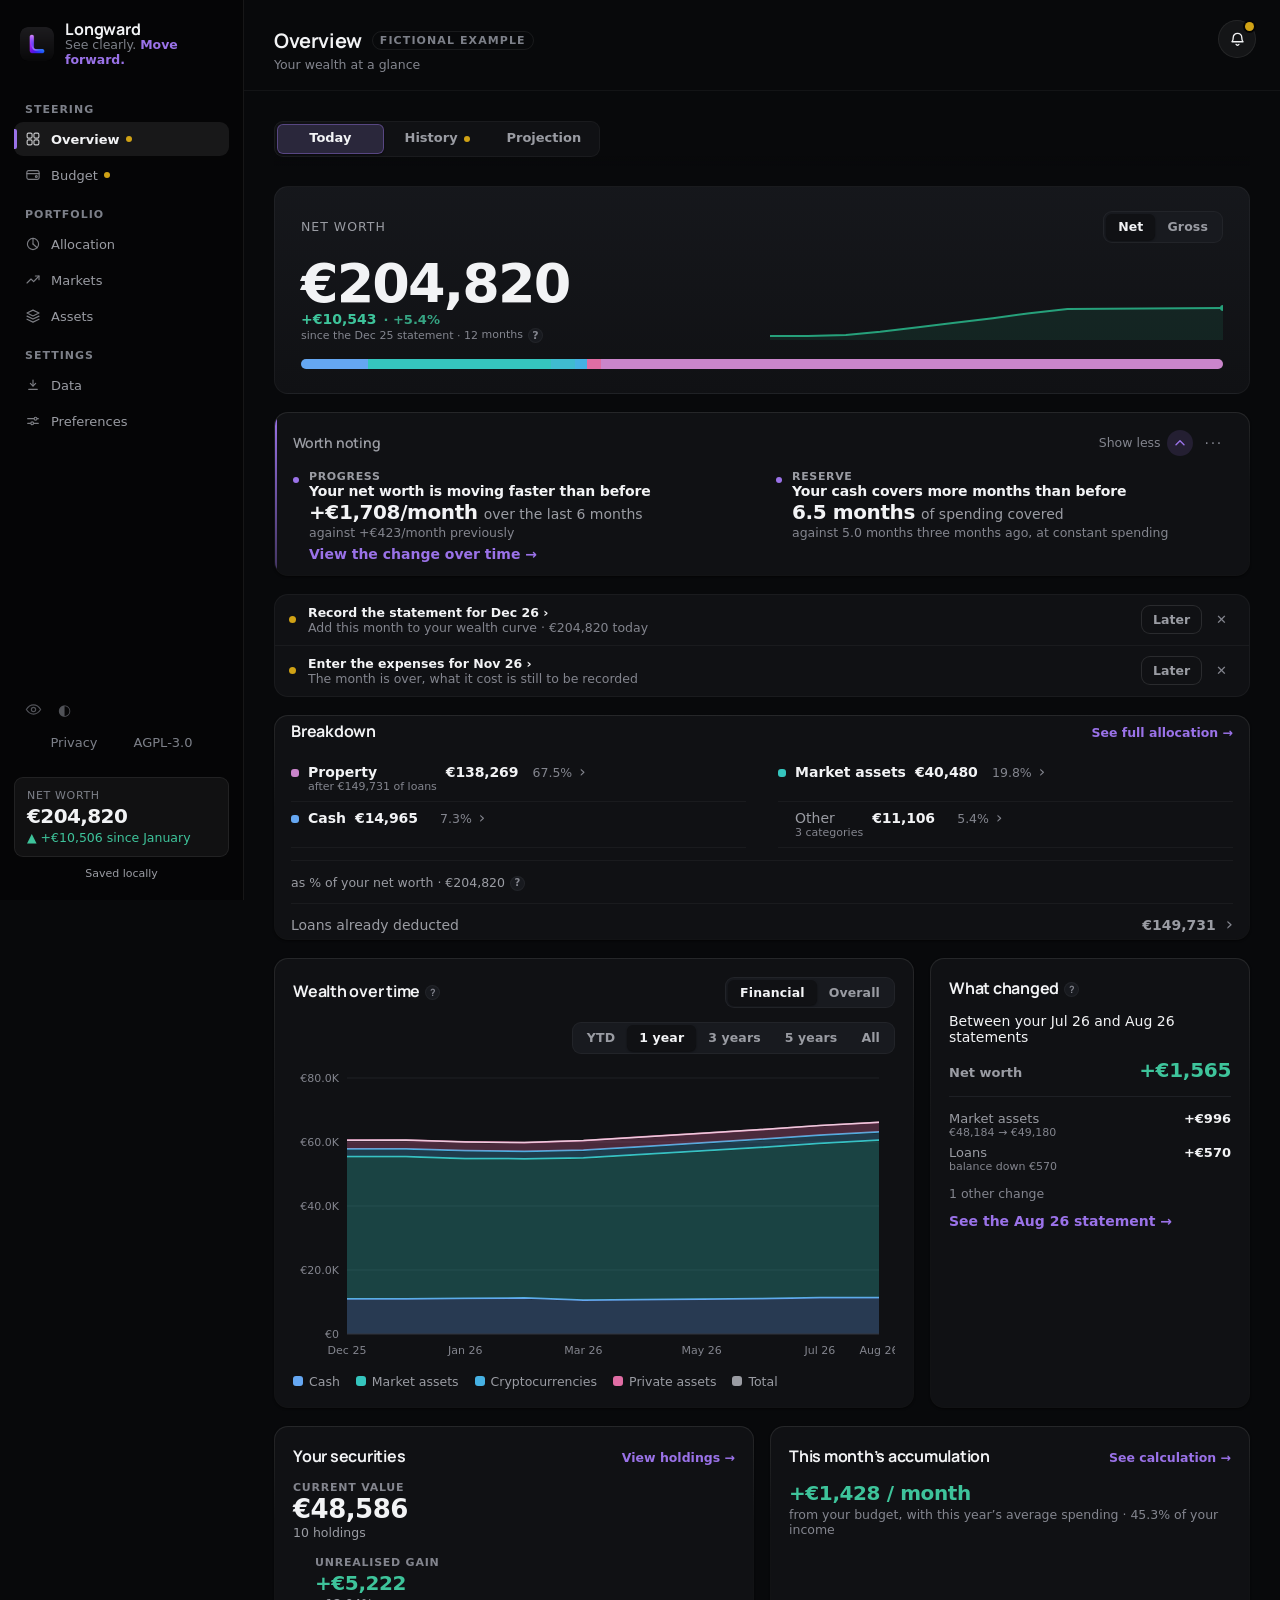
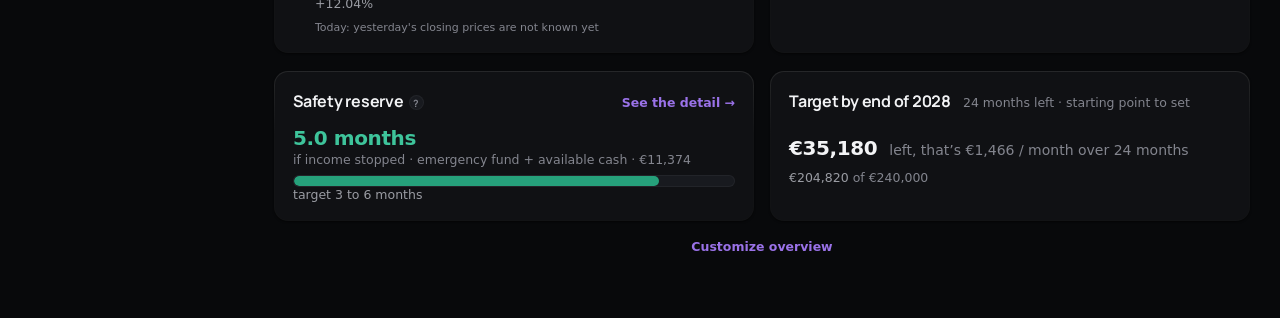
==== index.html @ 962c6dab "Rendering, forms, startup and modules: comments in the present tense Comments in the last app parts," ====
<!DOCTYPE html>
<html lang="en" data-theme="dark">
<head>
<meta charset="utf-8">
<!-- Pas de `user-scalable=no` : le zoom qui gene sur iOS est le recadrage
     automatique d'un champ sous 16px, qui ne se defait jamais. Il se corrige
     dans la feuille de style. Un pincement volontaire, lui, se defait en
     pincant : l'interdire est l'anti-motif que Safari refuse depuis iOS 10. -->
<meta name="viewport" content="width=device-width, initial-scale=1, viewport-fit=cover">
<meta name="format-detection" content="telephone=no,date=no,address=no">
<title>Longward</title>
<!-- La description que Google affiche sous le lien. `og:description` ne lui
     suffit pas : les reseaux sociaux lisent l'une, un moteur lit l'autre, et
     sans celle-ci il compose l'extrait avec ce qu'il trouve dans la page — sur
     une application rendue en JavaScript, il ne trouve presque rien. -->
<meta name="description" content="Longward, a personal wealth dashboard: accounts, markets, allocation, budget and projection. Zero dependencies, no build step, 1,900+ tests.">
<meta name="author" content="Longward">
<meta name="google-site-verification" content="rctWphw3ZS93KFxrhuKJHalCdEqOY7g8SmfAVgTsvcM" />
<script type="application/ld+json">
{
  "@context": "https://schema.org",
  "@type": "SoftwareApplication",
  "name": "Longward",
  "applicationCategory": "FinanceApplication",
  "operatingSystem": "Web",
  "url": "https://longward-demo.pages.dev/",
  "description": "A personal wealth dashboard: accounts, markets, allocation, budget and projection.",
  "license": "https://www.gnu.org/licenses/agpl-3.0.html",
  "author": { "@type": "Organization", "name": "Longward" },
  "offers": { "@type": "Offer", "price": "0", "priceCurrency": "EUR" }
}
</script>
<meta property="og:type" content="website">
<meta property="og:title" content="Longward, a personal wealth dashboard">
<meta property="og:description" content="Accounts, markets, allocation, budget, projection. Zero dependencies, no build step, 1,900+ tests. Live demo with fictional data.">
<meta property="og:url" content="https://longward-demo.pages.dev/">
<meta property="og:image" content="https://longward-demo.pages.dev/docs/desktop-overview.png">
<meta name="twitter:card" content="summary_large_image">
<meta name="mobile-web-app-capable" content="yes">
<meta name="apple-mobile-web-app-capable" content="yes">
<meta name="apple-mobile-web-app-status-bar-style" content="black-translucent">
<meta name="apple-mobile-web-app-title" content="Longward">
<meta name="theme-color" media="(prefers-color-scheme: light)" content="#f7f9fb">
<meta name="theme-color" media="(prefers-color-scheme: dark)" content="#0e1116">
<meta name="theme-color" content="#0e1116">
<link rel="manifest" href="/manifest.webmanifest">
<link rel="apple-touch-icon" href="/apple-touch-icon.png?v=2026-10-11h-demo">
<!-- Prechargement de la police des titres : sans lui, le navigateur ne la
     decouvre qu'apres analyse de styles.css et le nom bascule sous les yeux.
     `crossorigin` est obligatoire meme en meme origine — une police se
     recupere toujours en mode CORS. Aucune balise de version ici : cet URL
     doit coincider a l'octet pres avec l'url() de l'@font-face, sinon le
     fichier est telecharge deux fois. -->
<link rel="preload" href="assets/manrope-latin.woff2" as="font" type="font/woff2" crossorigin>
<link rel="stylesheet" href="assets/styles-01-socle.css?v=2026-10-11h-demo">
<link rel="stylesheet" href="assets/styles-02-barre-progression-objectif.css?v=2026-10-11h-demo">
<link rel="stylesheet" href="assets/styles-03-vue-tableau-graphiques.css?v=2026-10-11h-demo">
<link rel="stylesheet" href="assets/styles-04-telephone-menu-passe.css?v=2026-10-11h-demo">
<link rel="icon" href="/icon-192.png?v=2026-10-11h-demo" type="image/png">
</head>
<body>

<div class="lancement" id="lancement" aria-hidden="true">
  <div class="lancement-marque">
    <img src="/icon-192.png?v=2026-10-11h-demo" alt="" width="72" height="72">
    <span>Longward</span>

    <em class="lancement-slogan"><span data-i18n="Vois juste.">See clearly.</span> <b data-i18n="Avance.">Move forward.</b></em>
  </div>
</div>

<aside class="sidebar">
  <button class="burger" id="burger" type="button" aria-label="Ouvrir le menu"
          aria-expanded="false" aria-controls="nav"><span></span></button>

  <button class="retour" id="btnRetour" type="button" hidden aria-label="Retour">
    <svg viewBox="0 0 24 24" aria-hidden="true"><polyline points="14.5,5.5 8,12 14.5,18.5"/></svg>
  </button>

  <a class="brand" href="#/overview" title="Retour à la vue d'ensemble">
    <img class="brand-mark" src="/icon-192.png?v=2026-10-11h-demo" alt="" width="34" height="34">
    <div class="brand-text">
      <strong>Longward</strong>
      
      <span class="brand-sous"><span data-i18n="Vois juste.">See clearly.</span> <b data-i18n="Avance.">Move forward.</b></span>
      <span class="brand-vue" id="brandView"></span>
      <span class="etiquette-demo etiquette-tel" hidden data-i18n="Exemple fictif">Fictional example</span>
    </div>
  </a>

  <div class="entete-actions">
    
    <button class="btn-rond btn-oeil-entete" id="btnMasqueEntete" type="button"
            data-action="toggle-masque" aria-pressed="false"
            aria-label="Masquer les montants" title="Masquer les montants (touche h)">
      <svg viewBox="0 0 24 24" aria-hidden="true" focusable="false">
        <path class="o-contour" d="M1.9 12S5.9 5.6 12 5.6 22.1 12 22.1 12 18.1 18.4 12 18.4 1.9 12 1.9 12Z"/>
        <circle class="o-pupille" cx="12" cy="12" r="3"/>
        <line class="o-barre" x1="4.5" y1="19.5" x2="19.5" y2="4.5"/>
      </svg>
    </button>
    <button class="btn-rond" id="btnCloche" type="button" data-action="notifications"
            aria-label="Ce qui demande ton attention">
      <svg viewBox="0 0 24 24" aria-hidden="true"><path d="M12 4.2a5.4 5.4 0 0 0-5.4 5.4c0 4-1.6 5.2-1.6 5.2h14s-1.6-1.2-1.6-5.2A5.4 5.4 0 0 0 12 4.2Z"/><path d="M10.2 18.1a2 2 0 0 0 3.6 0"/></svg>
      <i class="pastille-ronde" id="pastilleCloche" hidden></i>
    </button>
    <button class="btn-rond" id="btnProfil" type="button" aria-expanded="false" aria-controls="nav"
            aria-label="Ouvrir le menu">
      <svg viewBox="0 0 24 24" aria-hidden="true"><circle cx="12" cy="9.2" r="3.4"/><path d="M5.4 19.2a6.8 6.8 0 0 1 13.2 0"/></svg>
    </button>

    <!-- Le panneau des notifications vit ici et non dans `#view`, qui se reecrit a
     chaque rendu : il serait ferme par le premier changement de page. -->
    <div class="popover-notifs" id="panneauNotifs" hidden role="dialog"
         aria-label="Ce qui demande ton attention"></div>
  </div>

  <nav class="nav" id="nav">
    
    <div class="nav-tete">
      <img class="brand-mark" src="/icon-192.png?v=2026-10-11h-demo" alt="" width="38" height="38">
      <div class="nav-tete-txt">
        <span class="sb-label" data-i18n="nav.networth">Net worth</span>
        <strong id="navNetWorth" class="val-masquable" role="button" tabindex="0"
                data-action="toggle-masque" title="Masquer les montants"></strong>
        <span class="sb-delta" id="navDelta"></span>
      </div>
    </div>

    
    <span class="nav-groupe" data-i18n="nav.group.tracking">Steering</span>
    <a href="#/overview"   data-view="overview"><svg class="ic" viewBox="0 0 24 24" aria-hidden="true"><rect x="3.2" y="3.2" width="7.4" height="7.4" rx="2"/><rect x="13.4" y="3.2" width="7.4" height="7.4" rx="2"/><rect x="3.2" y="13.4" width="7.4" height="7.4" rx="2"/><rect x="13.4" y="13.4" width="7.4" height="7.4" rx="2"/></svg><span data-i18n="nav.overview">Overview</span><span class="badge" id="badgeOverview" hidden>✎</span></a>
    <a href="#/budget"     data-view="budget"><svg class="ic" viewBox="0 0 24 24" aria-hidden="true"><rect x="2.8" y="5.5" width="18.4" height="13" rx="2.6"/><path d="M2.8 10h18.4"/><circle cx="17" cy="14.2" r="1.4"/></svg><span data-i18n="nav.budget">Budget</span><span class="badge" id="badgeBudget" hidden>✎</span></a>

    
    <span class="nav-groupe" data-i18n="nav.group.portfolio">Portfolio</span>
    <a href="#/allocation" data-view="allocation"><svg class="ic" viewBox="0 0 24 24" aria-hidden="true"><circle cx="12" cy="12" r="8.4"/><path d="M12 12V3.6"/><path d="M12 12l6.2 5.6"/></svg><span data-i18n="nav.allocation">Allocation</span></a>
    <a href="#/positions"  data-view="positions"><svg class="ic" viewBox="0 0 24 24" aria-hidden="true"><polyline points="3,16.5 9,10.5 13,14.5 21,6"/><polyline points="15.5,6 21,6 21,11.5"/></svg><span data-i18n="nav.positions">Markets</span></a>
    <a href="#/accounts"   data-view="accounts"><svg class="ic" viewBox="0 0 24 24" aria-hidden="true"><path d="M12 3.2 21 7.6l-9 4.4-9-4.4Z"/><path d="M3 12.2l9 4.4 9-4.4"/><path d="M3 16.8l9 4.4 9-4.4"/></svg><span data-i18n="nav.accounts">Assets</span></a>

    <span class="nav-groupe" data-i18n="nav.group.settings">Settings</span>
    <a href="#/data"       data-view="data"><svg class="ic" viewBox="0 0 24 24" aria-hidden="true"><path d="M12 4.5v9"/><polyline points="8,9.5 12,13.5 16,9.5"/><path d="M5.5 18.5h13"/></svg><span data-i18n="nav.data">Data</span></a>
    <a href="#/settings"   data-view="settings"><svg class="ic" viewBox="0 0 24 24" aria-hidden="true"><path d="M4 8.5h9.2"/><path d="M18.4 8.5H20"/><circle cx="15.8" cy="8.5" r="2.1"/><path d="M4 15.5h4.2"/><path d="M13.4 15.5H20"/><circle cx="10.8" cy="15.5" r="2.1"/></svg><span data-i18n="nav.settings">Preferences</span></a>
    <a href="#/profil"     data-view="profil"><svg class="ic" viewBox="0 0 24 24" aria-hidden="true"><circle cx="12" cy="8.2" r="3.6"/><path d="M4.8 19.8c0-3.5 3.2-5.6 7.2-5.6s7.2 2.1 7.2 5.6"/></svg><span data-i18n="nav.profil">Account</span></a>

    <div class="nav-outils">
      <button class="btn-oeil" id="btnMasque" type="button" data-action="toggle-masque"
              title="Masquer les montants" aria-pressed="false" aria-label="Masquer les montants">
        <svg viewBox="0 0 24 24" aria-hidden="true" focusable="false">
          <path class="o-contour" d="M1.9 12S5.9 5.6 12 5.6 22.1 12 22.1 12 18.1 18.4 12 18.4 1.9 12 1.9 12Z"/>
          <circle class="o-pupille" cx="12" cy="12" r="3"/>
          <line class="o-barre" x1="4.5" y1="19.5" x2="19.5" y2="4.5"/>
        </svg>
      </button>
      <button class="btn-oeil" id="themeToggle" type="button" title="Basculer clair / sombre"
              aria-label="Basculer le thème clair ou sombre"><span class="ic">◐</span></button>
    </div>
    <div class="compte-liens">
      <a href="/privacy" data-i18n="account.privacy">Privacy</a>
      <a href="/LICENSE" data-i18n="account.licence">AGPL-3.0</a>
      <a href="/api/logout" id="btnLogout" data-i18n="account.signout">Sign out</a>
    </div>
  </nav>

  <div class="sidebar-foot">
    <div class="sb-net">
      <span class="sb-label" data-i18n="nav.networth">Net worth</span>
      <strong id="sbNetWorth" class="val-masquable" role="button" tabindex="0"
              data-action="toggle-masque" title="Masquer les montants (touche h)"></strong>
      <span class="sb-delta" id="sbDelta"></span>
    </div>
    <span class="saved" id="savedFlag" data-i18n="Sauvegardé localement">Saved locally</span>
  </div>
</aside>

<main class="main">
  <header class="topbar">
    <div>
      <h1 id="viewTitle">Aperçu</h1>
      <span class="etiquette-demo etiquette-titre" hidden data-i18n="Exemple fictif">Fictional example</span>
      <p class="sub" id="viewSub">Photo instantanée de ton patrimoine</p>
    </div>
  </header>

  <div class="bandeau-demo" id="bandeauDemo" hidden><b data-i18n="demo.badge">Fictional demo data</b> · <button type="button" class="lien-nu" data-action="quitter-demo" data-i18n="demo.quitter">Leave the example</button></div>
  <div class="bandeau-demo" id="bandeauGraine" hidden><span data-i18n="demo.graine">A new version of the demo data is available.</span> · <button type="button" class="lien-nu" data-action="recharger-demo" data-i18n="demo.recharger">Reload the demo</button></div>

  <div id="view" class="view"></div>
</main>

<div class="nav-backdrop" id="navBackdrop" hidden></div>

<nav class="tabbar" id="tabbar" aria-label="Navigation principale">
  <a href="#/overview" data-view="overview">
    <svg viewBox="0 0 24 24" aria-hidden="true"><rect x="3.2" y="3.2" width="7.4" height="7.4" rx="2"/><rect x="13.4" y="3.2" width="7.4" height="7.4" rx="2"/><rect x="3.2" y="13.4" width="7.4" height="7.4" rx="2"/><rect x="13.4" y="13.4" width="7.4" height="7.4" rx="2"/></svg>
    <span data-i18n="Aperçu">Overview</span>
    <i class="tab-pastille" id="tabBadgeOverview" hidden></i>
  </a>
  <a href="#/budget" data-view="budget">
    <svg viewBox="0 0 24 24" aria-hidden="true"><rect x="2.8" y="5.5" width="18.4" height="13" rx="2.6"/><path d="M2.8 10h18.4"/><circle cx="17" cy="14.2" r="1.4"/></svg>
    <span data-i18n="nav.budget">Budget</span>
    <i class="tab-pastille" id="tabBadgeBudget" hidden></i>
  </a>
  <a href="#/allocation" data-view="allocation">
    <svg viewBox="0 0 24 24" aria-hidden="true"><circle cx="12" cy="12" r="8.4"/><path d="M12 12V3.6"/><path d="M12 12l6.2 5.6"/></svg>
    <span data-i18n="nav.allocation">Allocation</span>
  </a>
  <a href="#/positions" data-view="positions">
    <svg viewBox="0 0 24 24" aria-hidden="true"><polyline points="3,16.5 9,10.5 13,14.5 21,6"/><polyline points="15.5,6 21,6 21,11.5"/></svg>
    <span data-i18n="nav.positions">Markets</span>
  </a>
  
  <a href="#/accounts" data-view="accounts">
    <svg viewBox="0 0 24 24" aria-hidden="true"><path d="M12 3.2 21 7.6l-9 4.4-9-4.4Z"/><path d="M3 12.2l9 4.4 9-4.4"/><path d="M3 16.8l9 4.4 9-4.4"/></svg>
    <span data-i18n="nav.accounts">Assets</span>
  </a>
</nav>

<div class="modal" id="modal" hidden role="dialog" aria-modal="true" aria-labelledby="modalTitle">
  <div class="modal-panel">
    <header class="modal-head">
      <div>
        <h2 id="modalTitle"></h2>
        <p class="modal-sub" id="modalSub"></p>
      </div>
      <button class="btn icon" id="modalClose" type="button" aria-label="Fermer">✕</button>
    </header>
    <div class="modal-body" id="modalBody"></div>
    <footer class="modal-foot" id="modalFoot"></footer>
  </div>
</div>
<div class="modal" id="confirm" hidden role="alertdialog" aria-modal="true" aria-labelledby="confirmTitle">
  <div class="modal-panel confirm-panel">
    <header class="modal-head"><h2 id="confirmTitle"></h2></header>
    <div class="modal-body"><p id="confirmMsg"></p></div>
    <footer class="modal-foot">
      <button class="btn ghost" id="confirmNo" type="button">Annuler</button>
      <button class="btn" id="confirmYes" type="button">Confirmer</button>
    </footer>
  </div>
</div>

<div class="modal" id="fete" hidden role="dialog" aria-modal="true" aria-labelledby="feteTitre" aria-describedby="feteTexte">
  <div class="modal-panel fete-panel">
    <p class="fete-surtitre" id="feteTitre"></p>
    <p class="fete-montant" id="feteMontant"></p>
    <p class="fete-texte" id="feteTexte"></p>
    <p class="fete-ecart" id="feteEcart"></p>
    <button class="btn" id="feteOk" type="button">Continuer</button>
  </div>
</div>

<div class="toast" id="toast" hidden></div>

<script src="assets/parties.js?v=2026-10-11h-demo"></script>
<script src="assets/i18n-1-socle.js?v=2026-10-11h-demo"></script>
<script src="assets/i18n-2-anglais.js?v=2026-10-11h-demo"></script>
<script src="assets/i18n-3-anglais-fin.js?v=2026-10-11h-demo"></script>
<script src="assets/seed-budget.js?v=2026-10-11h-demo"></script>
<script src="assets/seed.js?v=2026-10-11h-demo"></script>
<script src="assets/store-01-socle.js?v=2026-10-11h-demo"></script>
<script src="assets/store-02-bases-calcul-nommees.js?v=2026-10-11h-demo"></script>
<script src="assets/store-03-calculs-1.js?v=2026-10-11h-demo"></script>
<script src="assets/store-04-calculs-2.js?v=2026-10-11h-demo"></script>
<script src="assets/store-05-analyses.js?v=2026-10-11h-demo"></script>
<script src="assets/store-06-controles-coherence.js?v=2026-10-11h-demo"></script>
<script src="assets/store-07-societes.js?v=2026-10-11h-demo"></script>
<script src="assets/store-08-import.js?v=2026-10-11h-demo"></script>
<script src="assets/insights.js?v=2026-10-11h-demo"></script>
<script src="assets/charts.js?v=2026-10-11h-demo"></script>
<script src="assets/xlsx.js?v=2026-10-11h-demo"></script>
<script src="assets/quotes.js?v=2026-10-11h-demo"></script>
<script src="assets/cloudsync.js?v=2026-10-11h-demo"></script>
<script src="assets/app-01-socle.js?v=2026-10-11h-demo"></script>
<script src="assets/app-02-vue-ensemble.js?v=2026-10-11h-demo"></script>
<script src="assets/app-03-positions.js?v=2026-10-11h-demo"></script>
<script src="assets/app-04-cours-automatiques.js?v=2026-10-11h-demo"></script>
<script src="assets/app-05-avoirs-comptes-portefeuilles.js?v=2026-10-11h-demo"></script>
<script src="assets/app-06-fiche-compte-page.js?v=2026-10-11h-demo"></script>
<script src="assets/app-07-budget-depenses.js?v=2026-10-11h-demo"></script>
<script src="assets/app-08-actions-apercu.js?v=2026-10-11h-demo"></script>
<script src="assets/app-08-actions-marches.js?v=2026-10-11h-demo"></script>
<script src="assets/app-08-actions-allocation.js?v=2026-10-11h-demo"></script>
<script src="assets/app-08-actions-comptes.js?v=2026-10-11h-demo"></script>
<script src="assets/app-08-actions-budget.js?v=2026-10-11h-demo"></script>
<script src="assets/app-08-actions-donnees.js?v=2026-10-11h-demo"></script>
<script src="assets/app-09-rendu.js?v=2026-10-11h-demo"></script>
<script src="assets/app-10-formulaire-generique.js?v=2026-10-11h-demo"></script>
<script src="assets/app-10-import-tableau.js?v=2026-10-11h-demo"></script>
<script src="assets/app-11-fenetre-apercu.js?v=2026-10-11h-demo"></script>
</body>
</html>
---- assets/styles-04-telephone-menu-passe.css ----
/*! Longward — personal wealth dashboard
 *  Copyright (C) 2026 Longward
 *  Licensed under the GNU Affero General Public License, version 3 or later.
 *  Source: https://github.com/pierrelouis-fetet/Longward-demo
 *  Distributed WITHOUT ANY WARRANTY. See the LICENSE file for the full terms.
 */
.entete-actions { display: flex; align-items: center; gap: 8px; position: relative; }
.btn-rond {
  width: 38px; height: 38px; flex: none; padding: 0;
  display: grid; place-items: center; position: relative;
  border-radius: var(--radius-pill); cursor: pointer;
  border: 1px solid var(--sidebar-border); background: var(--sidebar-hover);
  color: var(--sidebar-ink);
  transition: background .15s, transform .12s;
}
.btn-rond:active { transform: scale(.94); }
.btn-rond svg {
  width: 19px; height: 19px;
  fill: none; stroke: currentColor; stroke-width: 1.7;
  stroke-linecap: round; stroke-linejoin: round;
}
.btn-rond[aria-expanded="true"] { background: var(--sidebar-actif, var(--sidebar-border)); }
.btn-rond:focus-visible { outline: 2px solid var(--accent); outline-offset: 2px; }

.pastille-ronde {
  position: absolute; top: 1px; right: 1px;
  width: 9px; height: 9px; border-radius: var(--radius-pill);
  background: var(--warning);
  box-shadow: 0 0 0 2px var(--sidebar);
}

.popover-notifs {
  position: absolute; top: calc(100% + 10px); right: 0; z-index: 70;
  width: min(330px, calc(100vw - 24px));
  max-height: min(60vh, 420px); overflow-y: auto; overscroll-behavior: contain;
  background: var(--surface-1); color: var(--text-primary);
  border: 1px solid var(--border-strong); border-radius: var(--radius);
  box-shadow: var(--ombre-fenetre);
  padding: 6px;
  transform-origin: top right;
  animation: notifs-entree .16s cubic-bezier(.2, 1, .3, 1);
}
.popover-notifs[hidden] { display: none; }
@keyframes notifs-entree {
  from { opacity: 0; transform: scale(.94) translateY(-6px); }
  to   { opacity: 1; transform: none; }
}
@media (prefers-reduced-motion: reduce) {
  .popover-notifs { animation: none; }
}

.notif-tete {
  display: flex; align-items: baseline; justify-content: space-between; gap: 8px;
  padding: 6px 8px 8px;
}
.notif-tete b { font-size: var(--font-md); }
.notif-tete span { font-size: var(--font-sm); color: var(--muted); margin-left: auto; }
.notif-reglages { flex: none; padding: 2px 4px; }
/* `fill` et `stroke` viennent de l'attribut du SVG : trois points pleins, pas
   trois anneaux. La regle generale des icones au trait ne s'applique donc pas
   ici, et c'est voulu. */
.notif-reglages svg { width: 16px; height: 16px; display: block; }

.notif-ligne {
  display: flex; align-items: flex-start; gap: 2px; border-radius: var(--radius-sm);
}
@media (hover: hover) { .notif-ligne:hover { background: var(--surface-2); } }
.notif-ligne + .notif-ligne { border-top: 1px solid var(--border); border-radius: 0; }
.notif-corps {
  display: flex; gap: 9px; flex: 1; min-width: 0; text-align: left;
  padding: 9px 4px 9px 8px; border: none; background: none; border-radius: var(--radius-sm);
  font: inherit; color: inherit; cursor: pointer;
}
.notif-x { margin: 6px 5px 0 0; flex: none; }
.notif-oui { margin: 6px 6px 0 0; flex: none; white-space: nowrap; }
@media (hover: hover) {
  .notif-x { opacity: 0; }
  .notif-ligne:hover .notif-x, .notif-x:focus-visible { opacity: 1; }
}
.notif-ic { flex: none; width: 16px; font-size: 13px; line-height: 1.5; }
.notif-ligne.n-action .notif-ic { color: var(--warning); }
.notif-ligne.n-error  .notif-ic { color: var(--critical); }
.notif-ligne.n-warn   .notif-ic { color: var(--serious); }
.notif-ligne.n-info   .notif-ic { color: var(--muted); }
.notif-txt { min-width: 0; }
.notif-txt b { display: block; font-size: var(--font-md); font-weight: 600; }
.notif-txt span { font-size: var(--font-sm); color: var(--text-secondary); }
.notif-vide { padding: 16px 10px 18px; text-align: center; color: var(--muted); font-size: var(--font-md); }

.notif-fermer {
  display: block; width: 100%; padding: 5px 0 3px; margin-top: 2px;
  border: none; background: none; cursor: pointer;
  border-top: 1px solid var(--border);
  color: var(--muted); border-radius: 0 0 var(--radius-sm) var(--radius-sm);
}
@media (hover: hover) { .notif-fermer:hover { background: var(--surface-2); color: var(--text-secondary); } }
.notif-fermer svg {
  width: 20px; height: 20px; margin: 0 auto; display: block;
  fill: none; stroke: currentColor; stroke-width: 1.9;
  stroke-linecap: round; stroke-linejoin: round;
}

@media (min-width: 901px) {
  /* `position: sticky` CREE TOUJOURS UN CONTEXTE D'EMPILEMENT, meme sans
     `z-index`. Tout ce qui vit dans la barre y est donc enferme : le panneau
     des notifications avait beau demander 200, il restait sous un bandeau a 1,
     parce que la comparaison ne se fait pas entre eux mais entre leurs
     contextes -- celui de la barre valant zero. C'est elle qu'on remonte, et le
     panneau suit. Elle occupe sa propre colonne, donc rien ne passe dessous. */
  .sidebar { z-index: 100; }
  .entete-actions { position: fixed; top: 20px; right: 24px; margin: 0; }
  .entete-actions > #btnMasqueEntete,
  .entete-actions > #btnProfil { display: none; }
  /* LE PANNEAU S'OUVRE VERS L'INTERIEUR, ET HORS DU CADRE DE LA BARRE.

     Deux defauts se suivaient. Il etait ancre a droite parce qu'il descendait
     d'un en-tete colle au bord droit de l'ecran : dans la barre laterale, cette
     droite-la laisse le panneau s'etendre vers une gauche hors ecran, et les
     trois quarts disparaissaient -- 330 px ancres a 229, donc un bord gauche a
     moins cent.

     Ancre a gauche, il restait coupe net au bord de la barre. `overflow-y: auto`
     y suffit : une seule valeur d'overflow rogne les DEUX axes, et rien de plus
     large que la barre ne peut en sortir. La position fixe l'en affranchit.

     Sa hauteur vient de `--notif-haut`, posee a l'ouverture : une position fixe
     ne suit plus son bouton, et la barre peut defiler sous lui. */
  .popover-notifs {
    position: fixed;
    top: var(--notif-haut, 70px);
    right: 24px;
    left: auto;
    transform-origin: top right;
    z-index: 200;
  }
}

@media (max-width: 900px) {

  /* Le logo reste au-dessus du panneau qu'il ouvre. Le tiroir couvre tout
     l'ecran et le recouvrait : plus rien ne le refermait, puisque c'est lui le
     bouton, et le voile est sous le panneau. Ne restait que le balayage, qui
     ne s'annonce pas. Meme traitement que le burger sur tablette, pour la meme
     raison -- et `.nav` reserve deja 66 px de haut pour ce passage. */
  /* Le logo redevient un logo : c'est le bouton profil qui ouvre la feuille. La
     barre garde `flex: 1` pour que le nom de la page prenne la place et se
     tronque proprement. */
  .brand { padding: 2px 6px 2px 0; flex: 1; }

  body.sous-page .brand-mark { display: none; }
  body.sous-page .retour { display: grid; }
  .retour {
    width: 44px; height: 44px; flex: none; padding: 0; margin: 0 0 0 -5px;
    place-items: center; cursor: pointer;
    background: none; border: none; color: var(--sidebar-ink);
    border-radius: var(--radius-sm);
  }
  .retour:active { background: var(--sidebar-hover); }
  .retour:focus-visible { outline: 2px solid var(--accent); outline-offset: 1px; }
  .retour svg {
    width: 22px; height: 22px; display: block;
    fill: none; stroke: currentColor; stroke-width: 2.1;
    stroke-linecap: round; stroke-linejoin: round;
  }

  .retour-page { display: none; }

  /* Une pilule flottante, translucide, detachee des bords.

     Elle etait un bandeau plein colle en bas, separe du contenu par un filet.
     Le detacher change deux choses au-dela du style : la page continue de se
     voir sous la barre, donc on garde le sentiment de ce qui defile, et les
     coins de l'ecran redeviennent du vide -- un bandeau pleine largeur donne
     un plancher, une pilule laisse respirer.

     Le flou fait le travail que faisait le filet : c'est lui qui detache la
     barre du contenu, pas une bordure.

     L'opacite est a 22 % et le flou a 12 px. Cinq reglages ont mene la : 72, 62,
     46, 30, puis ceci. Les deux premiers montaient le flou a mesure qu'ils
     baissaient le fond, par prudence, et c'etait le mauvais reflexe -- ce qui
     donne l'impression de lire a travers, c'est l'opacite basse, tandis qu'un
     flou plus lourd cache davantage au lieu de devoiler. Les deux descendent
     donc ensemble, et on lit maintenant ce qui passe sous la barre.

     C'est le plancher. En dessous, le fond ne separe plus assez la barre du
     contenu : le lisere et l'ombre portee restent seuls a la dessiner, et sur
     une carte claire elle cesse de se lire comme un objet pose devant.

     A ce niveau, c'est le texte qui porte la lisibilite, plus le fond. Les
     libelles et les traits des icones ont une ombre portee courte, la methode
     des titres poses sur une image : invisible sur fond sombre, elle tient le
     contraste quand un aplat clair passe dessous. Sans elle, 30 % rendrait
     "Allocation" illisible des que la courbe monte. C'est aussi ce qui permet
     a une barre de cinq libelles de 10,5 px d'aller aussi bas qu'une barre qui
     n'aurait que des icones. Verifie a 375 px dans les deux themes, avec les
     aplats du graphique d'evolution derriere.

     L'insert de securite passe du `padding` au `bottom` : il ne gonfle plus la
     hauteur de la barre, il l'ecarte du bord. Sur un telephone a encoche, la
     pilule se pose donc au-dessus de la barre de gestes au lieu de l'englober. */
  /* Le fond et le flou n'existent que dans l'ovale. Sous l'ovale, rien.

     Le diagnostic visait la mauvaise piece. Ce n'etait pas la pilule qui laissait
     une bande morte, c'etait sa jupe : 200 px de `var(--page)` peints sous elle,
     qui masquaient le contenu au lieu de le laisser defiler. Une barre pleine
     largeur a bien supprime la bande, mais en la remplacant par un flou d'un bord
     a l'autre -- "tout le bas apparait flou au lieu de juste l'ovale".

     Donc : la pilule revient, et plus rien n'est peint autour d'elle. Le contenu
     defile jusqu'au bord bas de l'ecran, zone de gestes comprise. C'est ce qu'on
     veut voir, et c'est exactement ce que la jupe empechait.

     Pas de jupe, et pas besoin d'une. Elle existait pour le cas ou le navigateur
     decale la fenetre visible -- clavier qui se referme, barre d'outils qui se
     replie -- et decouvre une bande sous un element en `fixed`. `html, body`
     portent `background: var(--page)` : le canvas est deja peint de la couleur de
     la page, rien ne peut y virer au noir. */
  .tabbar {
    /* Les colonnes se creent a partir des enfants RENDUS, jamais d'un compte
       ecrit ici : un onglet masque est en `display: none`, il n'est donc pas un
       element de grille et ne laisse pas sa colonne vide. `repeat(5, 1fr)`
       gardait un cinquieme de barre en noir des que Marches disparaissait. */
    display: grid; grid-auto-flow: column; grid-auto-columns: 1fr;
    position: fixed; z-index: 65;
    left: 10px; right: 10px;
    /* La zone de gestes ecarte la pilule du bord par `bottom` et non par
       `padding` : elle ne gonfle pas la hauteur de la barre, elle la souleve
       au-dessus de l'endroit ou le systeme attend son geste.

       La zone de gestes ne se paie plus en entier, et c'est le troisieme reglage
       de la journee : 43 px sous la pilule, puis 38, puis 20. "Trop haute", deux
       fois, puis "legerement trop haute".

       Ce qui borne la descente n'est pas la zone reservee mais le trait du
       systeme : sur un iPhone, il fait 5 px de haut et vit dans les treize
       premiers pixels du bord. La moitie de la zone plus trois pixels laisse donc
       sept pixels entre le bas de l'ovale et le haut de ce trait. Aller plus bas
       les ferait se toucher, et deux barres qui se chevauchent se lisent comme un
       defaut d'alignement, pas comme un dessin serre.

       Le `max()` garde le cas inverse, celui qu'on ne voit pas en developpant sur
       un telephone a encoche : `env(safe-area-inset-bottom)` vaut zero sur un
       iPhone SE, sur la plupart des Android et dans toute fenetre ou le systeme ne
       reserve rien. Sans plancher, la pilule y collerait au bord physique. */
    bottom: max(10px, calc(3px + var(--zone-geste) / 2));
    border-radius: var(--radius-pill);
    background:
      linear-gradient(to bottom,
        rgba(255, 255, 255, .10),
        rgba(255, 255, 255, 0) 58%),
      color-mix(in oklab, var(--surface-1) 11%, transparent);
    backdrop-filter: blur(18px) saturate(190%) brightness(1.06);
    -webkit-backdrop-filter: blur(18px) saturate(190%) brightness(1.06);
    border: 1px solid color-mix(in oklab, var(--border-strong) 70%, transparent);
    box-shadow: inset 0 1px 0 rgba(255, 255, 255, .16),
                inset 0 -1px 0 rgba(0, 0, 0, .22),
                0 12px 32px -10px rgba(0, 0, 0, .55),
                0 2px 6px -2px rgba(0, 0, 0, .35);
  }
  .tabbar a, .tabbar button {
    position: relative;
    display: flex; flex-direction: column; align-items: center; justify-content: center; gap: 3px;
    min-height: 52px; padding: 7px 2px 8px;
    background: none; border: none; cursor: pointer; text-decoration: none;
    font: inherit; font-size: var(--font-xs); font-weight: 550; letter-spacing: .01em;
    text-shadow: 0 1px 2px color-mix(in oklab, var(--page) 78%, transparent),
                 0 0 7px color-mix(in oklab, var(--page) 55%, transparent);
    /* L'encre discrete des annotations est trop faible ici : a 10,5 px, une
       destination doit se lire, pas se deviner. Mesure 3,2 contre le fond
       avec `--muted`, 6,4 avec celle-ci. */
    color: var(--text-secondary);
    transition: color .14s;
  }
  .tabbar svg {
    width: 22px; height: 22px; display: block;
    fill: none; stroke: currentColor; stroke-width: 1.7;
    stroke-linecap: round; stroke-linejoin: round;
  }
  .tabbar a.on, .tabbar button.on { color: var(--text-primary); }
  .tabbar a.on svg, .tabbar button.on svg { color: var(--accent); }

  /* La pastille glisse d'un onglet a l'autre.

     Elle etait posee sur chaque onglet, en `::before` de l'onglet actif. Une
     pastille par onglet ne peut pas se deplacer : elle disparaissait d'un cote
     et reapparaissait de l'autre, et le lien entre les deux etait a deviner.
     Il n'y en a plus qu'une, portee par la barre, et c'est elle qu'on voit
     traverser -- le mouvement dit d'ou l'on vient.

     Sa position ne demande aucun JavaScript. La barre est une grille de cinq
     colonnes egales, donc chaque case fait exactement 20 %, et `:has()` lit
     directement dans le DOM quel onglet porte la classe. Rien a tenir
     d'accord : pas de variable a mettre a jour au changement de page, pas
     d'ecouteur de redimensionnement. La regle suit ce qui est vrai.

     Le deplacement passe par `transform` et non par `left` : c'est la seule
     facon d'obtenir un glissement fluide, et le pourcentage d'un `translateX`
     se compte sur la largeur de l'element, non sur celle du parent. D'ou le
     `100% + 4px` -- la pastille est en retrait de 4 px, il faut les rendre pour
     avancer d'une case pleine, sinon l'ecart s'accumule et le cinquieme onglet
     se retrouve decale de 16 px. */
  .tabbar::before {
    content: ''; position: absolute;
    /* Cinq pixels de chaque cote, sans la zone de gestes : la pilule est
       soulevee par son `bottom`, pas gonflee par un remplissage, donc sa boite
       ne contient plus les 34 px du geste du systeme. Les avoir comptes ici
       quand ils etaient dans le remplissage etait juste ; les garder
       maintenant remonterait la pastille au-dessus des libelles. */
    top: 5px; bottom: 5px; left: 2px;
    width: calc(100% / var(--n-onglets, 5) - 4px);
    border-radius: var(--radius-pill);
    background: color-mix(in oklab, var(--text-primary) 10%, transparent);
    transform: translateX(calc(var(--onglet, 0) * (100% + 4px)));
    transition: transform .34s cubic-bezier(.32, 1.12, .5, 1);
    /* Sous le contenu, au-dessus du fond de la barre : `.tabbar` est un
       contexte d'empilement, donc un enfant negatif se pose entre les deux. */
    z-index: -1;
  }
  /* L'index de l'onglet actif, lu dans le DOM. Cinq regles courtes plutot
     qu'une variable posee par le script : une variable aurait pu se desaccorder
     de la classe `.on`, ces regles ne peuvent pas. */
  .tabbar:has(> :nth-child(1).on) { --onglet: 0; }
  .tabbar:has(> :nth-child(2).on) { --onglet: 1; }
  .tabbar:has(> :nth-child(3).on) { --onglet: 2; }
  .tabbar:has(> :nth-child(4).on) { --onglet: 3; }
  .tabbar:has(> :nth-child(5).on) { --onglet: 4; }
  /* Marches masque : quatre cases, et le dernier onglet devient le quatrieme.
     Deux regles, lues dans le DOM comme les cinq du dessus -- aucune variable a
     poser depuis le script, donc rien qui puisse se desaccorder de la classe
     `.on`. Le quatrieme onglet ne peut pas etre actif quand il est masque, donc
     sa regle n'a pas de jumelle. */
  .tabbar:not(:has(> .on))::before { opacity: 0; }
  @media (prefers-reduced-motion: reduce) {
    .tabbar::before { transition: none; }
  }

  .tabbar a:active, .tabbar button:active { color: var(--text-secondary); }

  .tab-pastille {
    position: absolute; top: 7px; left: 50%; margin-left: 7px;
    width: 7px; height: 7px; border-radius: 50%;
    background: var(--warning);
    box-shadow: 0 0 0 2px var(--surface-1);
  }
  .tab-pastille[hidden] { display: none; }

  .tabbar a.rebond svg { animation: rebond-onglet .32s cubic-bezier(.33, 0, .3, 1); }
  @keyframes rebond-onglet {
    0%   { transform: scale(1); }
    32%  { transform: scale(.9); }
    100% { transform: scale(1); }
  }

  .tabbar.tape { animation: appui-barre .38s cubic-bezier(.3, 1.5, .5, 1); }
  @media (prefers-reduced-motion: reduce) {
    .tabbar.tape { animation: none; }
  }
  @media (prefers-reduced-motion: reduce) {
    .tabbar a.rebond svg { animation: none; }
  }

  .nav-outils { margin-top: 12px; }

  .nav-tete {
    display: flex !important; align-items: center; gap: 12px;
    padding: 14px 12px; margin-bottom: 10px;
    background: var(--sidebar-hover); border: 1px solid var(--sidebar-border);
    border-radius: var(--radius);
  }
  .nav-tete-txt { display: flex; flex-direction: column; gap: 1px; min-width: 0; }
  .nav-tete .sb-label { color: var(--sidebar-faible); }
  .nav-tete strong {
    font-size: var(--font-xl); font-weight: 720; letter-spacing: -.03em;
    color: var(--sidebar-ink); font-variant-numeric: tabular-nums;
    background: none; border: none; padding: 0; text-align: left; font-family: inherit;
  }

  .view { padding-bottom: calc(76px + var(--zone-geste)); }

  /* Toute vue doit depasser l'ecran, ne serait-ce que d'un pixel.
     iOS replie la barre d'outils de Safari des qu'on defile, ce qui agrandit
     la zone visible et fait descendre la barre d'onglets, en `fixed`. Une page
     qui ne defile pas la laisse deployee. Comptes etait la seule vue dans ce
     cas -- 812 px de contenu pour 812 px d'ecran, marge exactement zero, quand
     les autres debordent de 470 a 4 136 px -- si bien qu'en y arrivant la barre
     d'onglets remontait de la hauteur de la barre d'outils, puis redescendait
     en repartant. Le saut venait de l'ecart entre les pages, pas de la barre.
     Ce pixel garantit le meme comportement partout. Il est survenu le jour ou
     la brique patrimoine a quitte Comptes : la page est passee juste sous le
     seuil, et le reglage depend donc du nombre de comptes. On ne le laisse
     plus au hasard. */
  .view { min-height: calc(100vh + 1px); }

  .toast {
    bottom: auto; top: calc(var(--h-barre) + 8px);
    max-width: calc(100% - 32px); text-align: center;
  }

  body { overscroll-behavior-y: contain; }

}

@media print {
  .sidebar, .topbar-actions, .btn { display: none !important; }
  body { grid-template-columns: minmax(0, 1fr); }
}

* { scrollbar-width: thin; scrollbar-color: var(--border-strong) transparent; }
*::-webkit-scrollbar { width: 10px; height: 10px; }
*::-webkit-scrollbar-track { background: transparent; }
*::-webkit-scrollbar-thumb {
  background: var(--border-strong); border-radius: var(--radius-pill);
  border: 3px solid transparent; background-clip: content-box;
}
@media (hover: hover) { *::-webkit-scrollbar-thumb:hover { background: var(--muted); background-clip: content-box; } }

::selection { background: color-mix(in oklab, var(--accent) 18%, transparent); }
:is(button, a, input, select, summary):focus-visible {
  outline: 2px solid var(--accent); outline-offset: 2px; border-radius: var(--radius-xs);
}

/* --- Entree de vue : les cartes montent en cascade tres courte ---
   Vingt-cinq millisecondes d'ecart suffisent a donner le sentiment que la page
   se compose, sans jamais faire attendre.

   Sous `.vue-entre` seulement, que render() ne pose qu'a l'arrivee sur une vue.
   La cascade jouait sur chaque re-rendu, donc a chaque frappe dans un champ :
   l'application clignotait precisement quand on s'en servait. */
@keyframes carte-entre {
  from { opacity: 0; transform: translateY(7px); }
  to   { opacity: 1; transform: none; }
}
.view.vue-entre > * {
  animation: carte-entre .3s cubic-bezier(.22, .61, .36, 1) backwards;
}
.view.vue-entre > *:nth-child(1) { animation-delay: 0ms; }
.view.vue-entre > *:nth-child(2) { animation-delay: 25ms; }
.view.vue-entre > *:nth-child(3) { animation-delay: 50ms; }
.view.vue-entre > *:nth-child(4) { animation-delay: 75ms; }
.view.vue-entre > *:nth-child(n+5) { animation-delay: 90ms; }
/* Une enveloppe qui s'efface (`display: contents`) n'a pas de boite a animer,
   et ses cartes ne sont pas des enfants directs de la vue : elles recoivent la
   meme entree, au retard de leur rang. Les deux piles de Budget s'effacent
   sous 1181 px, ou sans point a retenir ; une paire de l'Apercu, sous 901 px.
   Quand l'enveloppe garde sa boite, c'est elle qui entre, et rien dedans.
   Sans mouvement demande par le systeme, ces regles ne s'appliquent pas. */
@media (prefers-reduced-motion: no-preference) and (max-width: 1180px) {
  .view.vue-entre > .budget-duo > .duo-col:first-child,
  .view.vue-entre > .budget-duo > .duo-col:last-child > * {
    animation: carte-entre .3s cubic-bezier(.22, .61, .36, 1) backwards;
  }
}
@media (prefers-reduced-motion: no-preference) and (min-width: 1181px) {
  .view.vue-entre > .budget-duo:not(:has(.card.retenir)) > .duo-col:first-child,
  .view.vue-entre > .budget-duo:not(:has(.card.retenir)) > .duo-col:last-child > * {
    animation: carte-entre .3s cubic-bezier(.22, .61, .36, 1) backwards;
  }
}
@media (prefers-reduced-motion: no-preference) and (max-width: 1180px) {
  .view.vue-entre > .colonnes-bureau > * {
    animation: carte-entre .3s cubic-bezier(.22, .61, .36, 1) backwards;
  }
}
@media (prefers-reduced-motion: no-preference) and (max-width: 900px) {
  .view.vue-entre > .grid.g-2[data-paire] > * {
    animation: carte-entre .3s cubic-bezier(.22, .61, .36, 1) backwards;
  }
}
.view.vue-entre > .budget-duo > .duo-col:first-child { animation-delay: 25ms; }
.view.vue-entre > .budget-duo > .duo-col:last-child > :nth-child(1) { animation-delay: 50ms; }
.view.vue-entre > .budget-duo > .duo-col:last-child > :nth-child(n+2) { animation-delay: 75ms; }
.view.vue-entre > .grid.g-2[data-paire] > * { animation-delay: 90ms; }
.view.vue-entre > .colonnes-bureau > :nth-child(1) { animation-delay: 50ms; }
.view.vue-entre > .colonnes-bureau > :nth-child(2) { animation-delay: 75ms; }
.view.vue-entre > .colonnes-bureau > :nth-child(n+3) { animation-delay: 90ms; }
/* L'angle choisi dans la repartition d'Allocation entre comme une carte, dans
   sa section seulement : la carte qui le porte reste ou elle est. Sans retard,
   donc sans `backwards` : il n'y a pas d'image de depart a tenir. */
.alloc-angle.angle-entre {
  animation: carte-entre .3s cubic-bezier(.22, .61, .36, 1);
}
/* Le point d'aujourd'hui, au bout de la courbe du heros, s'eclaire une fois a
   l'arrivee : un halo qui s'ouvre et s'eteint, apres la montee des cartes. Il
   n'existe que sous `.vue-entre`, `sparkline()` ne le dessine pas ailleurs. */
@keyframes spark-halo {
  from { opacity: .5; transform: scale(1); }
  to   { opacity: 0; transform: scale(4.5); }
}
.spark-halo {
  transform-box: fill-box; transform-origin: center;
  animation: spark-halo 1.2s cubic-bezier(.22, .61, .36, 1) .35s both;
}
@media (prefers-reduced-motion: reduce) { .spark-halo { display: none; } }

/* Les jauges poussent de zero a leur valeur a l'arrivee, une fois les cartes
   posees. `scaleX` et non `width` : la barre s'etire sans re-calculer la mise
   en page, soixante images par seconde meme sur un telephone modeste. Le
   repere de cible (.reeq-cible) reste immobile : c'est un point fixe, le voir
   glisser dirait qu'il bouge avec la valeur. */
@keyframes barre-pousse { from { transform: scaleX(0); } }
/* `graphes-poussent` et non `vue-entre` : les jauges repoussent aussi quand le
   perimetre change, alors que la cascade des cartes ne rejoue qu'a l'arrivee.
   Rejouer la cascade a chaque clic sur une bascule ferait clignoter la page
   entiere pour un chiffre qui change. */
.graphes-poussent :is(.repart-barre, .hero-barre, .flow-bar, .goal-bar, .reeq-jauge, .role-barre, .ml-jauge)
  > :is(i:not(.reeq-cible), div) {
  transform-origin: left center;
  animation: barre-pousse .55s cubic-bezier(.22, .61, .36, 1) .14s backwards;
}

/* La piste d'un releve mensuel est la seule a avoir son zero SUR la piste, a la
   place que lui donne geometrieJauges : un mois positif s'etend a sa droite, un
   negatif a sa gauche. Elle rejoint donc la famille pour l'animation, mais pas
   pour l'origine : la donner a gauche ferait partir les mois negatifs du mauvais
   cote, en s'eloignant du zero au lieu d'en sortir.

   `i.up` porte `left` au zero, donc son bord gauche EST le zero et l'origine
   commune lui convient. `i.down` porte `right` au zero : c'est son bord droit.

   Un mois plat ne pousse pas. Ce n'est pas une barre mais un point de six
   pixels, pose sur le zero pour dire rien ne s'est passe plutot que pas de
   donnee : il n'a aucune longueur a parcourir. */
.graphes-poussent .ml-jauge > i.down { transform-origin: right center; }
.graphes-poussent .ml-jauge > i.plat { animation: none; }

/* Les barres des graphiques SVG poussent comme les jauges, meme courbe et meme
   retard : elles se lisent ensemble sur une meme page, et deux rythmes s'y
   verraient comme un defaut.

   `transform-box: fill-box` est indispensable en SVG : sans lui, l'origine se
   calcule sur la boite de vue entiere, et une barre du bas se mettrait a
   grandir depuis un point situe hors d'elle.

   Les zones de survol transparentes n'ont pas ces classes : les animer ferait
   clignoter la cible du doigt sans que rien ne se voie. */
@keyframes barre-svg-h { from { transform: scaleX(0); } }
@keyframes barre-svg-v { from { transform: scaleY(0); } }
.graphes-poussent :is(.rb-barre, .vb-barre, .gb-barre) {
  transform-box: fill-box;
  animation-duration: .55s;
  animation-timing-function: cubic-bezier(.22, .61, .36, 1);
  animation-delay: .14s;
  animation-fill-mode: backwards;
}
.graphes-poussent .rb-barre {
  transform-origin: left center; animation-name: barre-svg-h;
}
.graphes-poussent :is(.vb-barre, .gb-barre) {
  transform-origin: bottom center; animation-name: barre-svg-v;
}
.graphes-poussent .vb-barre[data-sous] { transform-origin: top center; }

@media (prefers-reduced-motion: reduce) {
  .view.vue-entre > *,
  .alloc-angle.angle-entre,
  .graphes-poussent :is(.repart-barre, .hero-barre, .flow-bar, .goal-bar, .reeq-jauge, .role-barre, .ml-jauge)
    > :is(i:not(.reeq-cible), div),
  .graphes-poussent :is(.rb-barre, .vb-barre, .gb-barre) { animation: none; }
}

.card { transition: border-color .15s ease; }
@media (hover: hover) { .card:hover { border-color: color-mix(in oklab, var(--border-strong) 70%, transparent); } }

.btn { transition: opacity .12s, background .12s, transform .08s; }
.btn:active:not(:disabled) { transform: scale(.97); }

tbody tr { transition: background .12s ease; }
@media (hover: hover) { tbody tr:hover { background: color-mix(in oklab, var(--surface-2) 60%, transparent); } }

.tick { font-size: var(--font-xs); }
.chart-tip {
  border-radius: var(--radius-sm); padding: 10px 12px;
  box-shadow: var(--ombre-flottante);
  backdrop-filter: blur(6px);
}
.chart-tip .tt-head {
  font-size: var(--font-xs); font-weight: 700; letter-spacing: .04em; text-transform: uppercase;
  color: var(--muted); margin-bottom: 6px;
}

body, .card, .tile, .topbar {
  transition: background-color .18s ease, border-color .18s ease, color .18s ease;
}
/* La barre du haut porte la sienne, couleurs et retrait dans la meme declaration.

   Elle etait dans la liste au-dessus, qui arrive apres le bloc telephone : meme
   specificite, ecrite plus loin, donc c'est elle qui gagnait et le `transform` du
   retour disparaissait de la liste des proprietes animees. La barre sautait au lieu
   de glisser -- "ca disparait et reapparait, c'est pas une animation" -- et seul le
   retour etait touche, le retrait ayant sa propre regle plus specifique. Mesure sur
   place : `transition-property` valait "background-color, border-color, color".

   C'est le piege que `CLAUDE.md` nomme deja pour `.table-serree` : a specificite
   egale, c'est l'ordre qui tranche. Une seule declaration ici l'evite pour de bon,
   puisque plus rien ne vient apres elle. Le `transform` ne coute rien sur un grand
   ecran, ou la barre n'en porte jamais. */
/*   Ce n'etait pas la duree, c'etait la courbe. `cubic-bezier(.17, .84, .44, 1)` a
   une pente de 4,9 a l'origine : mesure sur les 54 px de course, elle en faisait
   **43 en 100 ms** et 49 en 150. Les 300 ms declarees etaient donc une illusion --
   la barre etait arrivee, il ne restait que cinq pixels a parcourir pendant la
   moitie du temps. On ne voyait pas un glissement, on voyait une apparition suivie
   d'une attente.

   `(.3, .55, .25, 1)` sur 420 ms garde une pente de 1,8 a l'origine -- la barre
   part au doigt, elle ne traine pas -- mais elle passe 29 px a 100 ms, 40 a 150,
   47 a 200 : on la voit traverser. Essaye et rejete : `(.4, 0, .2, 1)`, la courbe
   standard de Material, qui ne bouge que d'un pixel dans les 30 premieres
   millisecondes et se lit comme un retard a l'allumage.

   Le depart, lui, ne change pas : ce qui s'en va peut aller vite. */
.sidebar {
  transition: background-color .18s ease, border-color .18s ease, color .18s ease,
              transform .42s cubic-bezier(.3, .55, .25, 1);
}

/* --- Fermeture des fenetres : le geste inverse de l'ouverture ---
   L'entree etait animee, la sortie coupait net : `hidden` tombait d'un coup.
   C'est pourtant la sortie qu'on regarde toujours. `masquerModal()` garde la
   fenetre visible 170 ms avec cette classe, puis la cache pour de bon ;
   `pointer-events: none` pendant ce repit, pour qu'un doigt presse ne clique
   pas dans une fenetre en train de partir. */
.modal.modal-ferme { pointer-events: none; animation: modal-fond-sort .17s ease forwards; }
.modal.modal-ferme .modal-panel { animation: modal-sort var(--duree-fenetre-sortie) ease forwards; }
@keyframes modal-fond-sort { to { opacity: 0; } }
@keyframes modal-sort { to { opacity: 0; transform: translate3d(0, 8px, 0) scale(.985); } }
@media (max-width: 900px) {
  .modal.modal-ferme .modal-panel { animation: feuille-sort var(--duree-fenetre-sortie) cubic-bezier(.4, 0, 1, 1) forwards; }
  @keyframes feuille-sort { to { transform: translate3d(0, 100%, 0); } }
}

@keyframes toast-entre {
  from { opacity: 0; transform: translateX(-50%) translateY(10px) scale(.94); }
  to   { opacity: 1; transform: translateX(-50%); }
}
@keyframes toast-sortie {
  to { opacity: 0; transform: translateX(-50%) translateY(6px) scale(.97); }
}
.toast { animation: toast-entre .32s cubic-bezier(.26, 1.25, .48, 1); }
.toast.toast-sort { animation: toast-sortie .32s ease forwards; }

@keyframes tip-pose { from { opacity: 0; transform: translateY(3px) scale(.98); } }
.chart-tip { animation: tip-pose .15s cubic-bezier(.22, .61, .36, 1); }

/* --- Depliants : le contenu glisse au lieu d'apparaitre ---
   `interpolate-size` permet d'animer vers `auto`, ce qu'aucune hauteur en dur
   ne fait proprement. Navigateur trop vieux : la regle est ignoree et le
   depliant s'ouvre d'un coup, comme avant -- c'est une politesse, pas une
   fondation. */
:root { interpolate-size: allow-keywords; }
details::details-content {
  block-size: 0; overflow: clip;
  transition: block-size .3s cubic-bezier(.22, .61, .36, 1),
              content-visibility .3s allow-discrete;
}
details[open]::details-content { block-size: auto; }

.segmented button, .plage button {
  transition: background .16s ease, color .16s ease, transform .08s ease;
}
.segmented button:active, .plage button:active { transform: scale(.94); }

/* La courbe d'evolution se decouvre de gauche a droite, a l'arrivee.

   Les jauges poussaient de zero, les cartes montaient de 7 px, et le graphique
   -- la plus grande surface de l'ecran -- apparaissait d'un coup. Il etait
   paradoxalement le moins vivant de la page.

   Un balayage plutot qu'un stroke-dashoffset par trace : c'est un graphique en
   aires empilees, animer chaque courbe demanderait la longueur de chaque chemin
   et ne dirait rien des aires. Le dessin entier se decouvre, dans le sens du
   temps, ce qui est exactement ce que la courbe raconte.

   `clip-path: inset()` s'anime sans recalculer la mise en page. Sous
   `.vue-entre` seulement, comme `barre-pousse` : a l'arrivee sur une vue, jamais
   a la frappe ni au rafraichissement. Le leger retard laisse les cartes se
   poser d'abord. */
@keyframes chart-balaye {
  from { clip-path: inset(0 100% 0 0); }
  to   { clip-path: inset(0 -2% 0 0); }
}
.vue-entre .chart-trace {
  animation: chart-balaye .78s cubic-bezier(.3, .8, .4, 1) .1s backwards;
}
/* PAS DE `backwards` ICI, ET C'EST UNE MESURE QUI L'A DIT. Ce mode applique
   l'image de depart avant que l'animation parte -- soit un decoupage a zero pour
   cette image-la. Mesure dans un panneau masque, ou le navigateur ne fait pas
   avancer les animations : la classe restait posee, l'animation n'avait jamais
   commence, et le graphique etait INVISIBLE. Le balayage d'arrivee s'en tire
   parce que sa classe vit sur la vue et disparait toute seule ; celle-ci
   attendait la fin d'une animation qui n'arrivait pas.

   Sans `backwards`, le pire qui arrive est un dessin pose d'un coup, ce qui est
   exactement ce qu'on avait avant. Le retard de cent millisecondes de l'arrivee
   n'existe pas ici non plus, donc le mode ne servait a rien d'autre. */
.chart-trace.chart-rejoue {
  animation: chart-balaye .45s cubic-bezier(.3, .8, .4, 1);
}
@media (prefers-reduced-motion: reduce) {
  .vue-entre .chart-trace,
  .chart-trace.chart-rejoue { animation: none; }
}

.vue-entre.barre-immobile > .sous-onglets { animation: none; }

@keyframes valeur-change {
  0%   { opacity: .3; }
  30%  { opacity: 1; }
  100% { opacity: 1; }
}
@keyframes valeur-lavis {
  0%   { opacity: 0; }
  18%  { opacity: .9; }
  100% { opacity: 0; }
}
.valeur-maj {
  position: relative;
  animation: valeur-change .9s ease;
}
.valeur-maj::before {
  content: ''; position: absolute; inset: -3px -6px; z-index: -1;
  border-radius: var(--radius-xs); pointer-events: none;
  background: color-mix(in oklab, var(--accent) 26%, transparent);
  /* Eteint au repos, et c'est tout le correctif. `valeur-lavis` finit a
     `opacity: 0`, mais une animation sans `fill-mode` rend a l'element la valeur
     de sa regle des qu'elle s'acheve -- donc 1, l'opacite par defaut. Le lavis
     restait peint pour toujours : un aplat violet sur le patrimoine de la barre
     laterale, signale trois fois, qu'on a pris pour une selection de texte puis
     pour un reste de survol. Mesure sur place : animation terminee, opacite du
     pseudo-element a 1.

     `opacity: 0` au repos plutot que `animation-fill-mode: forwards` : le
     premier eteint le lavis dans tous les cas, y compris si l'animation ne joue
     jamais ou si elle est interrompue. La classe `valeur-maj`, elle, n'est
     jamais retiree -- et elle n'a pas a l'etre, une fois l'etat de repos eteint. */
  opacity: 0;
  animation: valeur-lavis 1.1s cubic-bezier(.22, .61, .36, 1);
}
@media (prefers-reduced-motion: reduce) {
  .valeur-maj, .valeur-maj::before { animation: none; }
  .valeur-maj::before { display: none; }
}

@media (prefers-reduced-motion: reduce) {
  *, *::before, *::after {
    animation-duration: .001ms !important; animation-iteration-count: 1 !important;
    transition-duration: .001ms !important;
  }
}

.an52 { margin-top: 14px; }
.an52-tete, .an52-pied {
  display: flex; justify-content: space-between; gap: 10px; font-size: var(--font-sm);
}
.an52-tete { margin-bottom: 6px; font-weight: 600; }
.an52-pied { margin-top: 5px; }
.an52-piste {
  position: relative; height: 6px; border-radius: var(--radius-pill);
  background: linear-gradient(90deg,
    color-mix(in oklab, var(--critical) 45%, var(--surface-2)),
    var(--surface-2) 50%,
    color-mix(in oklab, var(--good) 45%, var(--surface-2)));
}
.an52-piste i {
  position: absolute; top: 50%; width: 3px; height: 14px; border-radius: 2px;
  background: var(--text-primary); transform: translate(-50%, -50%);
  box-shadow: 0 0 0 2px var(--surface-1);
}

/* ---------------- Budget : les cartes de l'onglet Charges fixes -------
   Trois regles d'ordre vivaient ici. Elles remettaient "Epargne et croissance"
   devant le tableau des charges, `order` evitant de deplacer soixante lignes de
   gabarit pour un resultat identique.

   Cette carte est passee sur l'accueil, ou sa question se pose vraiment. Il ne
   reste qu'une carte dans cette grille, donc plus rien a ordonner : les trois
   regles sont parties avec elle, et la classe `budget-charges` qui n'existait
   que pour les porter. Une regle d'ordre sans second element est du CSS qui ne
   fait rien, et la prochaine session la lirait comme une contrainte a tenir. */

.sous-onglets .pastille-onglet {
  display: inline-block; width: 6px; height: 6px; border-radius: var(--radius-pill);
  margin-left: 6px; vertical-align: 2px;
  background: var(--warning);
}

.grid:has(> :only-child) { grid-template-columns: minmax(0, 1fr); }

.bandeau-demo {
  margin: 12px 18px 0; padding: 9px 14px; border-radius: var(--radius-sm);
  border: 1px dashed var(--border-strong, var(--grid));
  background: var(--surface-2); color: var(--text-secondary);
  font-size: var(--font-sm); text-align: center;
}
.bandeau-demo b { color: var(--text-primary); }
.charges-tete { display: flex; flex-wrap: wrap; gap: 18px 28px; align-items: flex-end; }
.ct-chiffre { display: flex; flex-direction: column; gap: 2px; }
.ct-chiffre b { font-size: var(--font-2xl); letter-spacing: -.02em; font-variant-numeric: tabular-nums; }
.ct-chiffre span { font-size: var(--font-sm); }
.ct-cote { display: flex; gap: 26px; flex-wrap: wrap; margin-left: auto; }
.ct-petit { display: flex; flex-direction: column; gap: 2px; }
.ct-petit span { font-size: var(--font-sm); }
.ct-petit b { font-size: var(--font-lg); font-variant-numeric: tabular-nums; }
@media (max-width: 560px) {
  .ct-cote { margin-left: 0; gap: 22px; }
}

.repart-credits {
  display: flex; align-items: baseline; gap: 10px; width: 100%;
  margin-top: 10px; padding: 11px 0 2px;
  border-top: 1px solid var(--border);
  background: none; border-left: 0; border-right: 0; border-bottom: 0;
  font: inherit; color: var(--text-secondary); text-align: left; cursor: pointer;
}
.repart-credits b { margin-left: auto; font-variant-numeric: tabular-nums; }
@media (hover: hover) { .repart-credits:hover span:first-child { color: var(--text-primary); } }
.repart-credits:focus-visible { outline: 2px solid var(--accent); outline-offset: 3px; border-radius: 4px; }

/* ---------------- Le champ qui vient d'etre enregistre ----------------
   Tout ce qui se saisit dans une page entre dans l'etat a la frappe, et le seul
   temoin etait "Sauvegarde U+2713" au bas de la barre laterale : dix pixels et demi,
   dans le tiroir ferme sur telephone. On tapait dans le vide.

   Un lisere vert sur le champ qu'on vient de remplir, huit dixiemes de seconde.
   `box-shadow` et non `border` : une bordure deplacerait le contenu d'un pixel a
   chaque frappe, et le champ sauterait sous le doigt. */
@keyframes champ-ecrit {
  0%   { box-shadow: 0 0 0 2px color-mix(in oklab, var(--good) 70%, transparent); }
  70%  { box-shadow: 0 0 0 2px color-mix(in oklab, var(--good) 55%, transparent); }
  100% { box-shadow: 0 0 0 2px transparent; }
}
.champ-ecrit { animation: champ-ecrit .9s ease-out; }
@media (prefers-reduced-motion: reduce) {
  .champ-ecrit { animation: none; box-shadow: 0 0 0 2px color-mix(in oklab, var(--good) 60%, transparent); }
}

/* Les rangees de boutons d'une fiche : la validation, au bas de la carte des
   champs, et la vie du compte, dans la carte "Actions". Une seule classe pour
   les deux, et une seule geometrie : deux rangees de boutons a quelques pixels
   l'une de l'autre, l'une plus large ou plus haute que l'autre, se lisent comme
   un oubli -- que la bordure d'une carte les separe ou non.

   Une grille, et non un flex, et c'est ce qui les rend comparables. En flex la
   longueur du libelle decide de la largeur -- 79 px pour "Archiver", 157 pour
   "Cloturer et supprimer" -- alors qu'ici deux colonnes de meme fraction
   donnent la meme largeur a tous, quel que soit le mot. Les deux cartes ayant la
   meme largeur, leurs colonnes coincident d'une carte a l'autre.

   Une seule colonne sous 768 px : a 375 px deux colonnes laissent 152 px, ou
   "Cloturer et supprimer" se plie en deux lignes. Sa rangee prenait alors
   17 px de plus que sa voisine. Empiles, les quatre boutons sont identiques et
   la cible est plus large sous le pouce.

   Au-dela, deux colonnes poussees a droite, la ou se trouve le bouton plein de
   toutes les fenetres de l'application. Les colonnes sont plafonnees et non la
   rangee, et la difference n'est pas cosmetique : un plafond sur la rangee la
   reduit a la largeur des boutons, et le filet d'`apres-champs`, dessine sur
   elle, cesse de traverser la carte pour flotter au-dessus des deux boutons
   comme un trait sans raison. La rangee garde donc toute la largeur, et
   `justify-content` pousse les colonnes. Sans plafond du tout, un bouton
   prendrait les 928 px de la carte sur un ecran de 1280. */
.fiche-actes {
  display: grid; gap: 8px; grid-template-columns: minmax(0, 1fr);
}
.fiche-actes .btn { width: 100%; }
.fiche-actes + .fiche-actes { margin-top: 8px; }
.fiche-actes.apres-champs {
  margin-top: 16px; padding-top: 14px; border-top: 1px solid var(--grid);
}
@media (min-width: 768px) {
  .fiche-actes {
    grid-template-columns: repeat(2, minmax(0, 14em));
    justify-content: end;
  }
  .fiche-actes.centre { justify-content: center; }
  .fiche-actes.trois { grid-template-columns: repeat(3, minmax(0, 14em)); }
}

.cpt-section {
  font-size: var(--font-sm); font-weight: 700; text-transform: uppercase;
  letter-spacing: .06em; color: var(--text-secondary);
  margin: 26px 0 10px; display: flex; align-items: baseline; gap: 8px;
  flex-wrap: wrap;
}
.cpt-section:first-child { margin-top: 4px; }
.cpt-section .sub {
  font-size: var(--font-xs); font-weight: 500; text-transform: none;
  letter-spacing: 0; color: var(--text-secondary);
  opacity: .8;
}

/* --- l'ecran des anciens comptes ---------------------------------------

   UNE LIGNE PAR COMPTE, jamais une carte par compte : douze cartes empilees sur
   375 px font une page qu'on ne parcourt plus, et l'action se perd dans le
   cadre. Le nom a gauche, l'etablissement dessous en gris, l'action a droite,
   un filet entre deux lignes.

   Le filet est en HAUT et non en bas : la derniere ligne n'a alors pas de trait
   qui la separe du bord de la carte, sans qu'une regle `:last-child` ait a le
   reprendre. */
.arch-titre { margin-top: 4px; }
.arch-liste { display: flex; flex-direction: column; }
.arch-ligne {
  display: flex; align-items: center; gap: 12px;
  padding: 8px 0; border-top: 1px solid var(--border);
}
.arch-ligne:first-child { border-top: 0; }
.arch-nom { flex: 1; min-width: 0; }
.arch-nom b { display: block; font-weight: 600; overflow-wrap: anywhere; }
.arch-nom .sub { display: block; }
.arch-actes { display: flex; align-items: center; gap: 8px; flex: none; }
/* `.arch-agir` et non `.btn` : une regle posee sur `.btn`, meme portee, se lit
   comme une redefinition du bouton d'action de toute l'application, et le
   controle qui garde cette famille la refuse -- a raison. */
.arch-ligne .arch-agir { min-height: 40px; }
.arch-jeter { min-width: 40px; font-size: var(--font-lg); }

/* Le surplus d'une fiche : present dans le DOM, masque jusqu'au clic.

   `display: none` et non une hauteur : les rangees d'un tableau ne s'animent
   pas, et faire semblant couterait un conteneur de plus autour de chaque ligne.
   La fiche defile deja, c'est elle qui donne le mouvement. */
#modalBody .apercu-surplus { display: none; }
#modalBody.tout-voir .apercu-surplus { display: table-row; }
#modalBody.tout-voir .mlist.apercu-surplus { display: flex; }
#modalBody.tout-voir .apercu-plus { display: none; }
.apercu-maj {
  display: flex; flex-direction: column; gap: 2px; margin: 2px 0 8px;
  padding: 10px 12px; border-radius: var(--radius-sm); background: var(--surface-2);
  font-size: var(--font-sm); line-height: 1.4;
}
.apercu-maj b { font-weight: 600; color: var(--text-primary); }
.apercu-maj span { color: var(--muted); }
.apercu-actifs .apercu-plus { display: block; margin: 10px auto 0; }
.apercu-actifs .mlist:focus-visible { outline: 2px solid var(--accent); outline-offset: -2px; border-radius: var(--radius-xs); }
#modalBody .apercu-plus td { border: 0; text-align: center; padding: 12px 0 4px; }

/* Une tete a trois blocs : le titre, un chiffre, les commandes.

   `.card-head` est en `nowrap` partout ailleurs, et c'est juste : deux blocs y
   tiennent toujours. A trois, il faut le laisser passer a la ligne, sinon les
   commandes se compriment contre le chiffre sur un ecran de telephone.

   Le chiffre monte donc a hauteur du titre -- `margin-left: auto` le pousse au
   bord droit -- et les commandes prennent la ligne suivante entiere, ou elles
   retrouvent la place qu'elles avaient avant qu'un chiffre ne s'invite. */
.tete-triple { flex-wrap: wrap; }
.tete-triple > .tete-variation { margin-left: auto; }
.tete-triple > .row { flex-basis: 100%; }
.tete-variation { display: flex; flex-direction: column; align-items: flex-end; gap: 1px; }
.tete-variation span { font-size: var(--font-xs); color: var(--muted); }
.tete-variation b { font-size: var(--font-lg); font-weight: 600; font-variant-numeric: tabular-nums; }

@media (max-width: 560px) {
  .cats-lecture > .hint { flex-basis: 100%; }
}
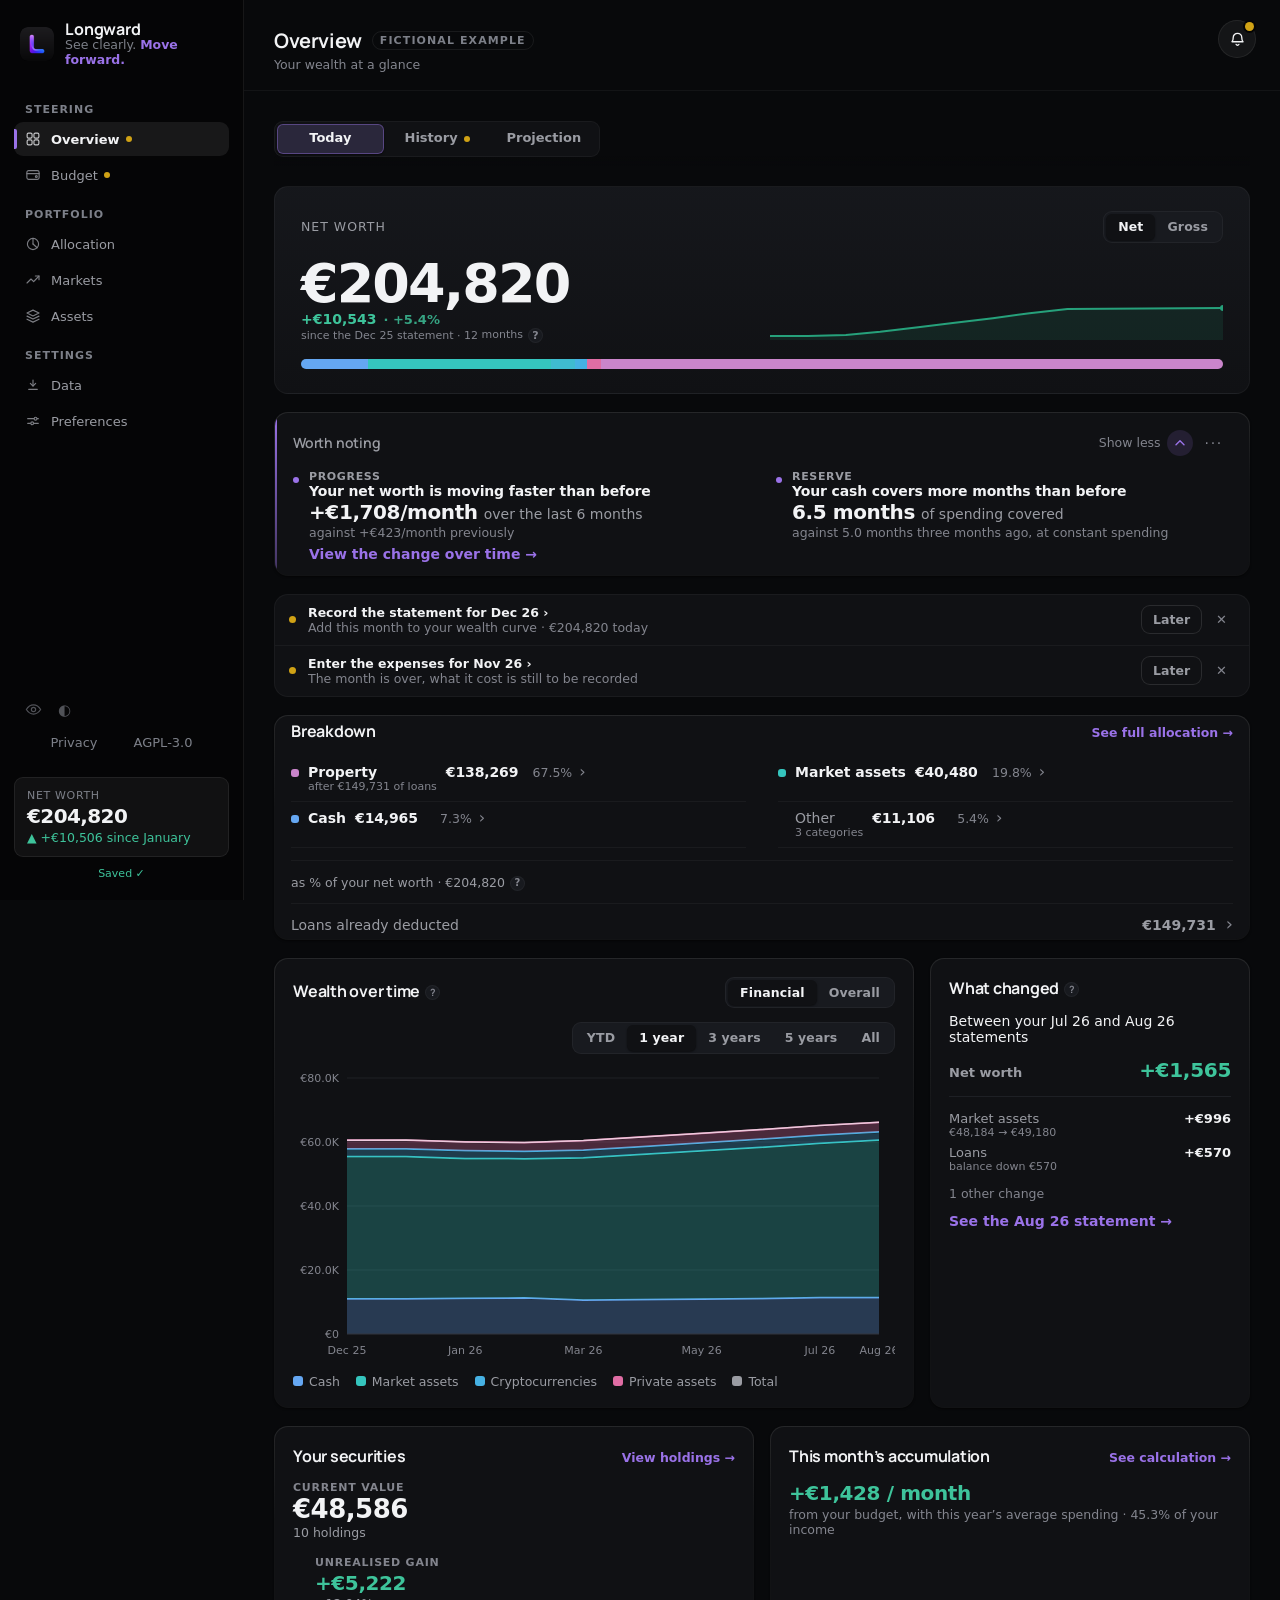
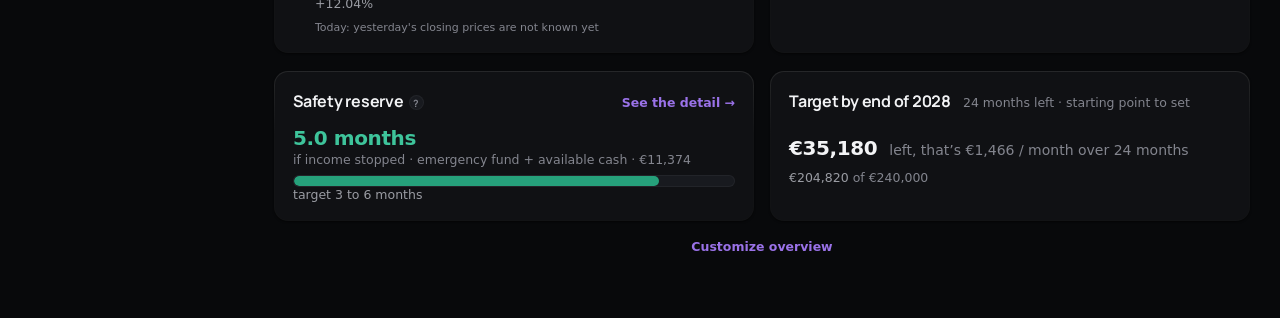
==== commit fdc2c680: "Expenses read under the finger; tests lose what exposed real data Monthly expense bars now read like" ====
--- a/index.html
+++ b/index.html
@@ -44,7 +44,7 @@
 <meta name="theme-color" media="(prefers-color-scheme: dark)" content="#0e1116">
 <meta name="theme-color" content="#0e1116">
 <link rel="manifest" href="/manifest.webmanifest">
-<link rel="apple-touch-icon" href="/apple-touch-icon.png?v=2026-10-11h-demo">
+<link rel="apple-touch-icon" href="/apple-touch-icon.png?v=2026-10-14h-demo">
 <!-- Prechargement de la police des titres : sans lui, le navigateur ne la
      decouvre qu'apres analyse de styles.css et le nom bascule sous les yeux.
      `crossorigin` est obligatoire meme en meme origine — une police se
@@ -52,17 +52,17 @@
      doit coincider a l'octet pres avec l'url() de l'@font-face, sinon le
      fichier est telecharge deux fois. -->
 <link rel="preload" href="assets/manrope-latin.woff2" as="font" type="font/woff2" crossorigin>
-<link rel="stylesheet" href="assets/styles-01-socle.css?v=2026-10-11h-demo">
-<link rel="stylesheet" href="assets/styles-02-barre-progression-objectif.css?v=2026-10-11h-demo">
-<link rel="stylesheet" href="assets/styles-03-vue-tableau-graphiques.css?v=2026-10-11h-demo">
-<link rel="stylesheet" href="assets/styles-04-telephone-menu-passe.css?v=2026-10-11h-demo">
-<link rel="icon" href="/icon-192.png?v=2026-10-11h-demo" type="image/png">
+<link rel="stylesheet" href="assets/styles-01-socle.css?v=2026-10-14h-demo">
+<link rel="stylesheet" href="assets/styles-02-barre-progression-objectif.css?v=2026-10-14h-demo">
+<link rel="stylesheet" href="assets/styles-03-vue-tableau-graphiques.css?v=2026-10-14h-demo">
+<link rel="stylesheet" href="assets/styles-04-telephone-menu-passe.css?v=2026-10-14h-demo">
+<link rel="icon" href="/icon-192.png?v=2026-10-14h-demo" type="image/png">
 </head>
 <body>
 
 <div class="lancement" id="lancement" aria-hidden="true">
   <div class="lancement-marque">
-    <img src="/icon-192.png?v=2026-10-11h-demo" alt="" width="72" height="72">
+    <img src="/icon-192.png?v=2026-10-14h-demo" alt="" width="72" height="72">
     <span>Longward</span>
 
     <em class="lancement-slogan"><span data-i18n="Vois juste.">See clearly.</span> <b data-i18n="Avance.">Move forward.</b></em>
@@ -78,7 +78,7 @@
   </button>
 
   <a class="brand" href="#/overview" title="Retour à la vue d'ensemble">
-    <img class="brand-mark" src="/icon-192.png?v=2026-10-11h-demo" alt="" width="34" height="34">
+    <img class="brand-mark" src="/icon-192.png?v=2026-10-14h-demo" alt="" width="34" height="34">
     <div class="brand-text">
       <strong>Longward</strong>
       
@@ -118,7 +118,7 @@
   <nav class="nav" id="nav">
     
     <div class="nav-tete">
-      <img class="brand-mark" src="/icon-192.png?v=2026-10-11h-demo" alt="" width="38" height="38">
+      <img class="brand-mark" src="/icon-192.png?v=2026-10-14h-demo" alt="" width="38" height="38">
       <div class="nav-tete-txt">
         <span class="sb-label" data-i18n="nav.networth">Net worth</span>
         <strong id="navNetWorth" class="val-masquable" role="button" tabindex="0"
@@ -252,41 +252,41 @@
 
 <div class="toast" id="toast" hidden></div>
 
-<script src="assets/parties.js?v=2026-10-11h-demo"></script>
-<script src="assets/i18n-1-socle.js?v=2026-10-11h-demo"></script>
-<script src="assets/i18n-2-anglais.js?v=2026-10-11h-demo"></script>
-<script src="assets/i18n-3-anglais-fin.js?v=2026-10-11h-demo"></script>
-<script src="assets/seed-budget.js?v=2026-10-11h-demo"></script>
-<script src="assets/seed.js?v=2026-10-11h-demo"></script>
-<script src="assets/store-01-socle.js?v=2026-10-11h-demo"></script>
-<script src="assets/store-02-bases-calcul-nommees.js?v=2026-10-11h-demo"></script>
-<script src="assets/store-03-calculs-1.js?v=2026-10-11h-demo"></script>
-<script src="assets/store-04-calculs-2.js?v=2026-10-11h-demo"></script>
-<script src="assets/store-05-analyses.js?v=2026-10-11h-demo"></script>
-<script src="assets/store-06-controles-coherence.js?v=2026-10-11h-demo"></script>
-<script src="assets/store-07-societes.js?v=2026-10-11h-demo"></script>
-<script src="assets/store-08-import.js?v=2026-10-11h-demo"></script>
-<script src="assets/insights.js?v=2026-10-11h-demo"></script>
-<script src="assets/charts.js?v=2026-10-11h-demo"></script>
-<script src="assets/xlsx.js?v=2026-10-11h-demo"></script>
-<script src="assets/quotes.js?v=2026-10-11h-demo"></script>
-<script src="assets/cloudsync.js?v=2026-10-11h-demo"></script>
-<script src="assets/app-01-socle.js?v=2026-10-11h-demo"></script>
-<script src="assets/app-02-vue-ensemble.js?v=2026-10-11h-demo"></script>
-<script src="assets/app-03-positions.js?v=2026-10-11h-demo"></script>
-<script src="assets/app-04-cours-automatiques.js?v=2026-10-11h-demo"></script>
-<script src="assets/app-05-avoirs-comptes-portefeuilles.js?v=2026-10-11h-demo"></script>
-<script src="assets/app-06-fiche-compte-page.js?v=2026-10-11h-demo"></script>
-<script src="assets/app-07-budget-depenses.js?v=2026-10-11h-demo"></script>
-<script src="assets/app-08-actions-apercu.js?v=2026-10-11h-demo"></script>
-<script src="assets/app-08-actions-marches.js?v=2026-10-11h-demo"></script>
-<script src="assets/app-08-actions-allocation.js?v=2026-10-11h-demo"></script>
-<script src="assets/app-08-actions-comptes.js?v=2026-10-11h-demo"></script>
-<script src="assets/app-08-actions-budget.js?v=2026-10-11h-demo"></script>
-<script src="assets/app-08-actions-donnees.js?v=2026-10-11h-demo"></script>
-<script src="assets/app-09-rendu.js?v=2026-10-11h-demo"></script>
-<script src="assets/app-10-formulaire-generique.js?v=2026-10-11h-demo"></script>
-<script src="assets/app-10-import-tableau.js?v=2026-10-11h-demo"></script>
-<script src="assets/app-11-fenetre-apercu.js?v=2026-10-11h-demo"></script>
+<script src="assets/parties.js?v=2026-10-14h-demo"></script>
+<script src="assets/i18n-1-socle.js?v=2026-10-14h-demo"></script>
+<script src="assets/i18n-2-anglais.js?v=2026-10-14h-demo"></script>
+<script src="assets/i18n-3-anglais-fin.js?v=2026-10-14h-demo"></script>
+<script src="assets/seed-budget.js?v=2026-10-14h-demo"></script>
+<script src="assets/seed.js?v=2026-10-14h-demo"></script>
+<script src="assets/store-01-socle.js?v=2026-10-14h-demo"></script>
+<script src="assets/store-02-bases-calcul-nommees.js?v=2026-10-14h-demo"></script>
+<script src="assets/store-03-calculs-1.js?v=2026-10-14h-demo"></script>
+<script src="assets/store-04-calculs-2.js?v=2026-10-14h-demo"></script>
+<script src="assets/store-05-analyses.js?v=2026-10-14h-demo"></script>
+<script src="assets/store-06-controles-coherence.js?v=2026-10-14h-demo"></script>
+<script src="assets/store-07-societes.js?v=2026-10-14h-demo"></script>
+<script src="assets/store-08-import.js?v=2026-10-14h-demo"></script>
+<script src="assets/insights.js?v=2026-10-14h-demo"></script>
+<script src="assets/charts.js?v=2026-10-14h-demo"></script>
+<script src="assets/xlsx.js?v=2026-10-14h-demo"></script>
+<script src="assets/quotes.js?v=2026-10-14h-demo"></script>
+<script src="assets/cloudsync.js?v=2026-10-14h-demo"></script>
+<script src="assets/app-01-socle.js?v=2026-10-14h-demo"></script>
+<script src="assets/app-02-vue-ensemble.js?v=2026-10-14h-demo"></script>
+<script src="assets/app-03-positions.js?v=2026-10-14h-demo"></script>
+<script src="assets/app-04-cours-automatiques.js?v=2026-10-14h-demo"></script>
+<script src="assets/app-05-avoirs-comptes-portefeuilles.js?v=2026-10-14h-demo"></script>
+<script src="assets/app-06-fiche-compte-page.js?v=2026-10-14h-demo"></script>
+<script src="assets/app-07-budget-depenses.js?v=2026-10-14h-demo"></script>
+<script src="assets/app-08-actions-apercu.js?v=2026-10-14h-demo"></script>
+<script src="assets/app-08-actions-marches.js?v=2026-10-14h-demo"></script>
+<script src="assets/app-08-actions-allocation.js?v=2026-10-14h-demo"></script>
+<script src="assets/app-08-actions-comptes.js?v=2026-10-14h-demo"></script>
+<script src="assets/app-08-actions-budget.js?v=2026-10-14h-demo"></script>
+<script src="assets/app-08-actions-donnees.js?v=2026-10-14h-demo"></script>
+<script src="assets/app-09-rendu.js?v=2026-10-14h-demo"></script>
+<script src="assets/app-10-formulaire-generique.js?v=2026-10-14h-demo"></script>
+<script src="assets/app-10-import-tableau.js?v=2026-10-14h-demo"></script>
+<script src="assets/app-11-fenetre-apercu.js?v=2026-10-14h-demo"></script>
 </body>
 </html>
--- a/assets/styles-04-telephone-menu-passe.css
+++ b/assets/styles-04-telephone-menu-passe.css
@@ -103,7 +103,7 @@
 @media (min-width: 901px) {
   /* `position: sticky` CREE TOUJOURS UN CONTEXTE D'EMPILEMENT, meme sans
      `z-index`. Tout ce qui vit dans la barre y est donc enferme : le panneau
-     des notifications avait beau demander 200, il restait sous un bandeau a 1,
+     des notifications aurait beau demander 200, il resterait sous un bandeau a 1,
      parce que la comparaison ne se fait pas entre eux mais entre leurs
      contextes -- celui de la barre valant zero. C'est elle qu'on remonte, et le
      panneau suit. Elle occupe sa propre colonne, donc rien ne passe dessous. */
@@ -113,18 +113,14 @@
   .entete-actions > #btnProfil { display: none; }
   /* LE PANNEAU S'OUVRE VERS L'INTERIEUR, ET HORS DU CADRE DE LA BARRE.
 
-     Deux defauts se suivaient. Il etait ancre a droite parce qu'il descendait
-     d'un en-tete colle au bord droit de l'ecran : dans la barre laterale, cette
-     droite-la laisse le panneau s'etendre vers une gauche hors ecran, et les
-     trois quarts disparaissaient -- 330 px ancres a 229, donc un bord gauche a
-     moins cent.
-
-     Ancre a gauche, il restait coupe net au bord de la barre. `overflow-y: auto`
-     y suffit : une seule valeur d'overflow rogne les DEUX axes, et rien de plus
-     large que la barre ne peut en sortir. La position fixe l'en affranchit.
+     Ancre a droite dans la barre laterale, il s'etendrait vers une gauche hors
+     ecran, et les trois quarts disparaitraient. Ancre a gauche, il resterait
+     coupe net au bord de la barre : `overflow-y: auto` y suffit, une seule
+     valeur d'overflow rogne les DEUX axes, et rien de plus large que la barre ne
+     peut en sortir. La position fixe l'en affranchit.
 
      Sa hauteur vient de `--notif-haut`, posee a l'ouverture : une position fixe
-     ne suit plus son bouton, et la barre peut defiler sous lui. */
+     ne suit pas son bouton, et la barre peut defiler sous lui. */
   .popover-notifs {
     position: fixed;
     top: var(--notif-haut, 70px);
@@ -137,12 +133,7 @@
 
 @media (max-width: 900px) {
 
-  /* Le logo reste au-dessus du panneau qu'il ouvre. Le tiroir couvre tout
-     l'ecran et le recouvrait : plus rien ne le refermait, puisque c'est lui le
-     bouton, et le voile est sous le panneau. Ne restait que le balayage, qui
-     ne s'annonce pas. Meme traitement que le burger sur tablette, pour la meme
-     raison -- et `.nav` reserve deja 66 px de haut pour ce passage. */
-  /* Le logo redevient un logo : c'est le bouton profil qui ouvre la feuille. La
+  /* Le logo reste un logo : c'est le bouton profil qui ouvre la feuille. La
      barre garde `flex: 1` pour que le nom de la page prenne la place et se
      tronque proprement. */
   .brand { padding: 2px 6px 2px 0; flex: 1; }
@@ -165,62 +156,24 @@
 
   .retour-page { display: none; }
 
-  /* Une pilule flottante, translucide, detachee des bords.
-
-     Elle etait un bandeau plein colle en bas, separe du contenu par un filet.
-     Le detacher change deux choses au-dela du style : la page continue de se
-     voir sous la barre, donc on garde le sentiment de ce qui defile, et les
-     coins de l'ecran redeviennent du vide -- un bandeau pleine largeur donne
-     un plancher, une pilule laisse respirer.
-
-     Le flou fait le travail que faisait le filet : c'est lui qui detache la
-     barre du contenu, pas une bordure.
-
-     L'opacite est a 22 % et le flou a 12 px. Cinq reglages ont mene la : 72, 62,
-     46, 30, puis ceci. Les deux premiers montaient le flou a mesure qu'ils
-     baissaient le fond, par prudence, et c'etait le mauvais reflexe -- ce qui
-     donne l'impression de lire a travers, c'est l'opacite basse, tandis qu'un
-     flou plus lourd cache davantage au lieu de devoiler. Les deux descendent
-     donc ensemble, et on lit maintenant ce qui passe sous la barre.
-
-     C'est le plancher. En dessous, le fond ne separe plus assez la barre du
-     contenu : le lisere et l'ombre portee restent seuls a la dessiner, et sur
-     une carte claire elle cesse de se lire comme un objet pose devant.
-
-     A ce niveau, c'est le texte qui porte la lisibilite, plus le fond. Les
-     libelles et les traits des icones ont une ombre portee courte, la methode
-     des titres poses sur une image : invisible sur fond sombre, elle tient le
-     contraste quand un aplat clair passe dessous. Sans elle, 30 % rendrait
-     "Allocation" illisible des que la courbe monte. C'est aussi ce qui permet
-     a une barre de cinq libelles de 10,5 px d'aller aussi bas qu'une barre qui
-     n'aurait que des icones. Verifie a 375 px dans les deux themes, avec les
-     aplats du graphique d'evolution derriere.
-
-     L'insert de securite passe du `padding` au `bottom` : il ne gonfle plus la
-     hauteur de la barre, il l'ecarte du bord. Sur un telephone a encoche, la
-     pilule se pose donc au-dessus de la barre de gestes au lieu de l'englober. */
   /* Le fond et le flou n'existent que dans l'ovale. Sous l'ovale, rien.
 
-     Le diagnostic visait la mauvaise piece. Ce n'etait pas la pilule qui laissait
-     une bande morte, c'etait sa jupe : 200 px de `var(--page)` peints sous elle,
-     qui masquaient le contenu au lieu de le laisser defiler. Une barre pleine
-     largeur a bien supprime la bande, mais en la remplacant par un flou d'un bord
-     a l'autre -- "tout le bas apparait flou au lieu de juste l'ovale".
-
-     Donc : la pilule revient, et plus rien n'est peint autour d'elle. Le contenu
-     defile jusqu'au bord bas de l'ecran, zone de gestes comprise. C'est ce qu'on
-     veut voir, et c'est exactement ce que la jupe empechait.
-
-     Pas de jupe, et pas besoin d'une. Elle existait pour le cas ou le navigateur
-     decale la fenetre visible -- clavier qui se referme, barre d'outils qui se
-     replie -- et decouvre une bande sous un element en `fixed`. `html, body`
-     portent `background: var(--page)` : le canvas est deja peint de la couleur de
-     la page, rien ne peut y virer au noir. */
+     Rien n'est peint autour de la pilule : le contenu defile jusqu'au bord bas
+     de l'ecran, zone de gestes comprise, et c'est ce qu'on veut voir. Une jupe de
+     `var(--page)` peinte sous elle masquerait le contenu au lieu de le laisser
+     defiler, et une barre pleine largeur flouterait tout le bas, pas seulement
+     l'ovale.
+
+     Pas besoin de jupe non plus pour le cas ou le navigateur decale la fenetre
+     visible -- clavier qui se referme, barre d'outils qui se replie -- et
+     decouvre une bande sous un element en `fixed`. `html, body` portent
+     `background: var(--page)` : le canvas est deja peint de la couleur de la
+     page, rien ne peut y virer au noir. */
   .tabbar {
     /* Les colonnes se creent a partir des enfants RENDUS, jamais d'un compte
        ecrit ici : un onglet masque est en `display: none`, il n'est donc pas un
-       element de grille et ne laisse pas sa colonne vide. `repeat(5, 1fr)`
-       gardait un cinquieme de barre en noir des que Marches disparaissait. */
+       element de grille et ne laisse pas sa colonne vide. Un `repeat(5, 1fr)`
+       garderait une case vide des qu'un onglet manque. */
     display: grid; grid-auto-flow: column; grid-auto-columns: 1fr;
     position: fixed; z-index: 65;
     left: 10px; right: 10px;
@@ -228,16 +181,14 @@
        `padding` : elle ne gonfle pas la hauteur de la barre, elle la souleve
        au-dessus de l'endroit ou le systeme attend son geste.
 
-       La zone de gestes ne se paie plus en entier, et c'est le troisieme reglage
-       de la journee : 43 px sous la pilule, puis 38, puis 20. "Trop haute", deux
-       fois, puis "legerement trop haute".
-
-       Ce qui borne la descente n'est pas la zone reservee mais le trait du
-       systeme : sur un iPhone, il fait 5 px de haut et vit dans les treize
-       premiers pixels du bord. La moitie de la zone plus trois pixels laisse donc
-       sept pixels entre le bas de l'ovale et le haut de ce trait. Aller plus bas
-       les ferait se toucher, et deux barres qui se chevauchent se lisent comme un
-       defaut d'alignement, pas comme un dessin serre.
+       La pilule ne se souleve que de la moitie de la zone, plus trois pixels : la
+       zone entiere la poserait trop haut. Ce qui borne la descente n'est pas la
+       zone reservee mais le trait du systeme : sur un iPhone, il fait 5 px de haut
+       et vit dans les treize premiers pixels du bord. La moitie de la zone plus
+       trois pixels laisse donc sept pixels entre le bas de l'ovale et le haut de
+       ce trait. Aller plus bas les ferait se toucher, et deux barres qui se
+       chevauchent se lisent comme un defaut d'alignement, pas comme un dessin
+       serre.
 
        Le `max()` garde le cas inverse, celui qu'on ne voit pas en developpant sur
        un telephone a encoche : `env(safe-area-inset-bottom)` vaut zero sur un
@@ -282,11 +233,10 @@
 
   /* La pastille glisse d'un onglet a l'autre.
 
-     Elle etait posee sur chaque onglet, en `::before` de l'onglet actif. Une
-     pastille par onglet ne peut pas se deplacer : elle disparaissait d'un cote
-     et reapparaissait de l'autre, et le lien entre les deux etait a deviner.
-     Il n'y en a plus qu'une, portee par la barre, et c'est elle qu'on voit
-     traverser -- le mouvement dit d'ou l'on vient.
+     Une seule pastille, portee par la barre, et non une par onglet : posee sur
+     chaque onglet, elle ne pourrait pas se deplacer, elle disparaitrait d'un cote
+     et reapparaitrait de l'autre, et le lien entre les deux serait a deviner.
+     Celle-ci traverse -- le mouvement dit d'ou l'on vient.
 
      Sa position ne demande aucun JavaScript. La barre est une grille de cinq
      colonnes egales, donc chaque case fait exactement 20 %, et `:has()` lit
@@ -304,9 +254,8 @@
     content: ''; position: absolute;
     /* Cinq pixels de chaque cote, sans la zone de gestes : la pilule est
        soulevee par son `bottom`, pas gonflee par un remplissage, donc sa boite
-       ne contient plus les 34 px du geste du systeme. Les avoir comptes ici
-       quand ils etaient dans le remplissage etait juste ; les garder
-       maintenant remonterait la pastille au-dessus des libelles. */
+       ne contient pas les 34 px du geste du systeme. Les compter ici remonterait
+       la pastille au-dessus des libelles. */
     top: 5px; bottom: 5px; left: 2px;
     width: calc(100% / var(--n-onglets, 5) - 4px);
     border-radius: var(--radius-pill);
@@ -325,11 +274,6 @@
   .tabbar:has(> :nth-child(3).on) { --onglet: 2; }
   .tabbar:has(> :nth-child(4).on) { --onglet: 3; }
   .tabbar:has(> :nth-child(5).on) { --onglet: 4; }
-  /* Marches masque : quatre cases, et le dernier onglet devient le quatrieme.
-     Deux regles, lues dans le DOM comme les cinq du dessus -- aucune variable a
-     poser depuis le script, donc rien qui puisse se desaccorder de la classe
-     `.on`. Le quatrieme onglet ne peut pas etre actif quand il est masque, donc
-     sa regle n'a pas de jumelle. */
   .tabbar:not(:has(> .on))::before { opacity: 0; }
   @media (prefers-reduced-motion: reduce) {
     .tabbar::before { transition: none; }
@@ -381,15 +325,12 @@
   /* Toute vue doit depasser l'ecran, ne serait-ce que d'un pixel.
      iOS replie la barre d'outils de Safari des qu'on defile, ce qui agrandit
      la zone visible et fait descendre la barre d'onglets, en `fixed`. Une page
-     qui ne defile pas la laisse deployee. Comptes etait la seule vue dans ce
-     cas -- 812 px de contenu pour 812 px d'ecran, marge exactement zero, quand
-     les autres debordent de 470 a 4 136 px -- si bien qu'en y arrivant la barre
-     d'onglets remontait de la hauteur de la barre d'outils, puis redescendait
-     en repartant. Le saut venait de l'ecart entre les pages, pas de la barre.
-     Ce pixel garantit le meme comportement partout. Il est survenu le jour ou
-     la brique patrimoine a quitte Comptes : la page est passee juste sous le
-     seuil, et le reglage depend donc du nombre de comptes. On ne le laisse
-     plus au hasard. */
+     qui ne defile pas la laisse deployee : en y arrivant, la barre d'onglets
+     remonterait de la hauteur de la barre d'outils, puis redescendrait en
+     repartant. Le saut viendrait de l'ecart entre les pages, pas de la barre.
+     Qu'une page tienne juste dans l'ecran depend de ce qu'elle porte, le nombre
+     de comptes par exemple : ce pixel garantit le meme comportement partout,
+     sans le laisser au hasard. */
   .view { min-height: calc(100vh + 1px); }
 
   .toast {
@@ -425,8 +366,8 @@
    se compose, sans jamais faire attendre.
 
    Sous `.vue-entre` seulement, que render() ne pose qu'a l'arrivee sur une vue.
-   La cascade jouait sur chaque re-rendu, donc a chaque frappe dans un champ :
-   l'application clignotait precisement quand on s'en servait. */
+   Jouee a chaque re-rendu, donc a chaque frappe dans un champ, la cascade ferait
+   clignoter l'application precisement quand on s'en sert. */
 @keyframes carte-entre {
   from { opacity: 0; transform: translateY(7px); }
   to   { opacity: 1; transform: none; }
@@ -584,42 +525,38 @@
 }
 /* La barre du haut porte la sienne, couleurs et retrait dans la meme declaration.
 
-   Elle etait dans la liste au-dessus, qui arrive apres le bloc telephone : meme
-   specificite, ecrite plus loin, donc c'est elle qui gagnait et le `transform` du
-   retour disparaissait de la liste des proprietes animees. La barre sautait au lieu
-   de glisser -- "ca disparait et reapparait, c'est pas une animation" -- et seul le
-   retour etait touche, le retrait ayant sa propre regle plus specifique. Mesure sur
-   place : `transition-property` valait "background-color, border-color, color".
-
-   C'est le piege que `CLAUDE.md` nomme deja pour `.table-serree` : a specificite
-   egale, c'est l'ordre qui tranche. Une seule declaration ici l'evite pour de bon,
-   puisque plus rien ne vient apres elle. Le `transform` ne coute rien sur un grand
-   ecran, ou la barre n'en porte jamais. */
-/*   Ce n'etait pas la duree, c'etait la courbe. `cubic-bezier(.17, .84, .44, 1)` a
-   une pente de 4,9 a l'origine : mesure sur les 54 px de course, elle en faisait
-   **43 en 100 ms** et 49 en 150. Les 300 ms declarees etaient donc une illusion --
-   la barre etait arrivee, il ne restait que cinq pixels a parcourir pendant la
-   moitie du temps. On ne voyait pas un glissement, on voyait une apparition suivie
-   d'une attente.
-
-   `(.3, .55, .25, 1)` sur 420 ms garde une pente de 1,8 a l'origine -- la barre
-   part au doigt, elle ne traine pas -- mais elle passe 29 px a 100 ms, 40 a 150,
-   47 a 200 : on la voit traverser. Essaye et rejete : `(.4, 0, .2, 1)`, la courbe
-   standard de Material, qui ne bouge que d'un pixel dans les 30 premieres
+   Elle ne figure pas dans la liste au-dessus : cette liste arrive apres le bloc
+   telephone, a la meme specificite, et l'emporterait. Le `transform` du retour
+   sortirait alors des proprietes animees, et la barre sauterait au lieu de
+   glisser -- au retour seulement, le retrait ayant sa propre regle plus
+   specifique.
+
+   C'est le piege que `regles/interface.md` nomme pour `.table-serree` : a
+   specificite egale, c'est l'ordre qui tranche. Une seule declaration ici
+   l'evite pour de bon, puisque rien ne vient apres elle. Le `transform` ne
+   coute rien sur un grand ecran, ou la barre n'en porte jamais. */
+/* La courbe du retour compte plus que sa duree. `(.3, .55, .25, 1)` sur 420 ms
+   garde une pente de 1,8 a l'origine -- la barre part au doigt, elle ne traine
+   pas -- et passe 29 px a 100 ms, 40 a 150, 47 a 200 : on la voit traverser.
+
+   Une courbe plus raide a l'origine, comme `(.17, .84, .44, 1)` et sa pente de
+   4,9, ferait 43 des 54 px de course en 100 ms : une apparition suivie d'une
+   attente, quelle que soit la duree declaree. La courbe standard de Material,
+   `(.4, 0, .2, 1)`, ne bouge que d'un pixel dans les 30 premieres
    millisecondes et se lit comme un retard a l'allumage.
 
-   Le depart, lui, ne change pas : ce qui s'en va peut aller vite. */
+   Le depart reste plus court : ce qui s'en va peut aller vite. */
 .sidebar {
   transition: background-color .18s ease, border-color .18s ease, color .18s ease,
               transform .42s cubic-bezier(.3, .55, .25, 1);
 }
 
 /* --- Fermeture des fenetres : le geste inverse de l'ouverture ---
-   L'entree etait animee, la sortie coupait net : `hidden` tombait d'un coup.
-   C'est pourtant la sortie qu'on regarde toujours. `masquerModal()` garde la
-   fenetre visible 170 ms avec cette classe, puis la cache pour de bon ;
-   `pointer-events: none` pendant ce repit, pour qu'un doigt presse ne clique
-   pas dans une fenetre en train de partir. */
+   L'entree est animee ; sans ces regles, la sortie couperait net, `hidden`
+   tombant d'un coup, et c'est pourtant la sortie qu'on regarde toujours.
+   `masquerModal()` garde la fenetre visible 170 ms avec cette classe, puis la
+   cache pour de bon ; `pointer-events: none` pendant ce repit, pour qu'un doigt
+   presse ne clique pas dans une fenetre en train de partir. */
 .modal.modal-ferme { pointer-events: none; animation: modal-fond-sort .17s ease forwards; }
 .modal.modal-ferme .modal-panel { animation: modal-sort var(--duree-fenetre-sortie) ease forwards; }
 @keyframes modal-fond-sort { to { opacity: 0; } }
@@ -645,7 +582,7 @@
 /* --- Depliants : le contenu glisse au lieu d'apparaitre ---
    `interpolate-size` permet d'animer vers `auto`, ce qu'aucune hauteur en dur
    ne fait proprement. Navigateur trop vieux : la regle est ignoree et le
-   depliant s'ouvre d'un coup, comme avant -- c'est une politesse, pas une
+   depliant s'ouvre d'un coup, sans dommage -- c'est une politesse, pas une
    fondation. */
 :root { interpolate-size: allow-keywords; }
 details::details-content {
@@ -662,9 +599,9 @@
 
 /* La courbe d'evolution se decouvre de gauche a droite, a l'arrivee.
 
-   Les jauges poussaient de zero, les cartes montaient de 7 px, et le graphique
-   -- la plus grande surface de l'ecran -- apparaissait d'un coup. Il etait
-   paradoxalement le moins vivant de la page.
+   Les jauges poussent de zero et les cartes montent de 7 px : sans balayage, le
+   graphique -- la plus grande surface de l'ecran -- apparaitrait d'un coup, et
+   serait le moins vivant de la page.
 
    Un balayage plutot qu'un stroke-dashoffset par trace : c'est un graphique en
    aires empilees, animer chaque courbe demanderait la longueur de chaque chemin
@@ -682,17 +619,16 @@
 .vue-entre .chart-trace {
   animation: chart-balaye .78s cubic-bezier(.3, .8, .4, 1) .1s backwards;
 }
-/* PAS DE `backwards` ICI, ET C'EST UNE MESURE QUI L'A DIT. Ce mode applique
-   l'image de depart avant que l'animation parte -- soit un decoupage a zero pour
-   cette image-la. Mesure dans un panneau masque, ou le navigateur ne fait pas
-   avancer les animations : la classe restait posee, l'animation n'avait jamais
-   commence, et le graphique etait INVISIBLE. Le balayage d'arrivee s'en tire
-   parce que sa classe vit sur la vue et disparait toute seule ; celle-ci
-   attendait la fin d'une animation qui n'arrivait pas.
-
-   Sans `backwards`, le pire qui arrive est un dessin pose d'un coup, ce qui est
-   exactement ce qu'on avait avant. Le retard de cent millisecondes de l'arrivee
-   n'existe pas ici non plus, donc le mode ne servait a rien d'autre. */
+/* PAS DE `backwards` ICI. Ce mode applique l'image de depart avant que
+   l'animation parte -- soit un decoupage a zero pour cette image-la. Dans un
+   panneau masque, ou le navigateur ne fait pas avancer les animations, la classe
+   resterait posee, l'animation ne commencerait jamais, et le graphique serait
+   INVISIBLE. Le balayage d'arrivee s'en tire parce que sa classe vit sur la vue
+   et disparait toute seule ; celle-ci attend la fin de son animation.
+
+   Sans `backwards`, le pire qui arrive est un dessin pose d'un coup. Le retard
+   de cent millisecondes de l'arrivee n'existe pas ici, donc le mode ne servirait
+   a rien d'autre. */
 .chart-trace.chart-rejoue {
   animation: chart-balaye .45s cubic-bezier(.3, .8, .4, 1);
 }
@@ -721,13 +657,11 @@
   content: ''; position: absolute; inset: -3px -6px; z-index: -1;
   border-radius: var(--radius-xs); pointer-events: none;
   background: color-mix(in oklab, var(--accent) 26%, transparent);
-  /* Eteint au repos, et c'est tout le correctif. `valeur-lavis` finit a
-     `opacity: 0`, mais une animation sans `fill-mode` rend a l'element la valeur
-     de sa regle des qu'elle s'acheve -- donc 1, l'opacite par defaut. Le lavis
-     restait peint pour toujours : un aplat violet sur le patrimoine de la barre
-     laterale, signale trois fois, qu'on a pris pour une selection de texte puis
-     pour un reste de survol. Mesure sur place : animation terminee, opacite du
-     pseudo-element a 1.
+  /* Eteint au repos. `valeur-lavis` finit a `opacity: 0`, mais une animation
+     sans `fill-mode` rend a l'element la valeur de sa regle des qu'elle
+     s'acheve -- donc 1, l'opacite par defaut. Sans cette ligne, le lavis
+     resterait peint pour toujours, un aplat violet qui se lirait comme une
+     selection de texte ou un reste de survol.
 
      `opacity: 0` au repos plutot que `animation-fill-mode: forwards` : le
      premier eteint le lavis dans tous les cas, y compris si l'animation ne joue
@@ -766,17 +700,6 @@
   background: var(--text-primary); transform: translate(-50%, -50%);
   box-shadow: 0 0 0 2px var(--surface-1);
 }
-
-/* ---------------- Budget : les cartes de l'onglet Charges fixes -------
-   Trois regles d'ordre vivaient ici. Elles remettaient "Epargne et croissance"
-   devant le tableau des charges, `order` evitant de deplacer soixante lignes de
-   gabarit pour un resultat identique.
-
-   Cette carte est passee sur l'accueil, ou sa question se pose vraiment. Il ne
-   reste qu'une carte dans cette grille, donc plus rien a ordonner : les trois
-   regles sont parties avec elle, et la classe `budget-charges` qui n'existait
-   que pour les porter. Une regle d'ordre sans second element est du CSS qui ne
-   fait rien, et la prochaine session la lirait comme une contrainte a tenir. */
 
 .sous-onglets .pastille-onglet {
   display: inline-block; width: 6px; height: 6px; border-radius: var(--radius-pill);
@@ -817,9 +740,9 @@
 .repart-credits:focus-visible { outline: 2px solid var(--accent); outline-offset: 3px; border-radius: 4px; }
 
 /* ---------------- Le champ qui vient d'etre enregistre ----------------
-   Tout ce qui se saisit dans une page entre dans l'etat a la frappe, et le seul
-   temoin etait "Sauvegarde U+2713" au bas de la barre laterale : dix pixels et demi,
-   dans le tiroir ferme sur telephone. On tapait dans le vide.
+   Tout ce qui se saisit dans une page entre dans l'etat a la frappe. Le temoin
+   de la barre laterale est petit, et absent de l'ecran d'un telephone : sans
+   signe sur le champ lui-meme, on taperait dans le vide.
 
    Un lisere vert sur le champ qu'on vient de remplir, huit dixiemes de seconde.
    `box-shadow` et non `border` : une bordure deplacerait le contenu d'un pixel a
@@ -847,7 +770,7 @@
    meme largeur, leurs colonnes coincident d'une carte a l'autre.
 
    Une seule colonne sous 768 px : a 375 px deux colonnes laissent 152 px, ou
-   "Cloturer et supprimer" se plie en deux lignes. Sa rangee prenait alors
+   "Cloturer et supprimer" se plie en deux lignes. Sa rangee prendrait alors
    17 px de plus que sa voisine. Empiles, les quatre boutons sont identiques et
    la cible est plus large sous le pouce.
 
@@ -944,7 +867,7 @@
 
    Le chiffre monte donc a hauteur du titre -- `margin-left: auto` le pousse au
    bord droit -- et les commandes prennent la ligne suivante entiere, ou elles
-   retrouvent la place qu'elles avaient avant qu'un chiffre ne s'invite. */
+   ont toute leur place. */
 .tete-triple { flex-wrap: wrap; }
 .tete-triple > .tete-variation { margin-left: auto; }
 .tete-triple > .row { flex-basis: 100%; }
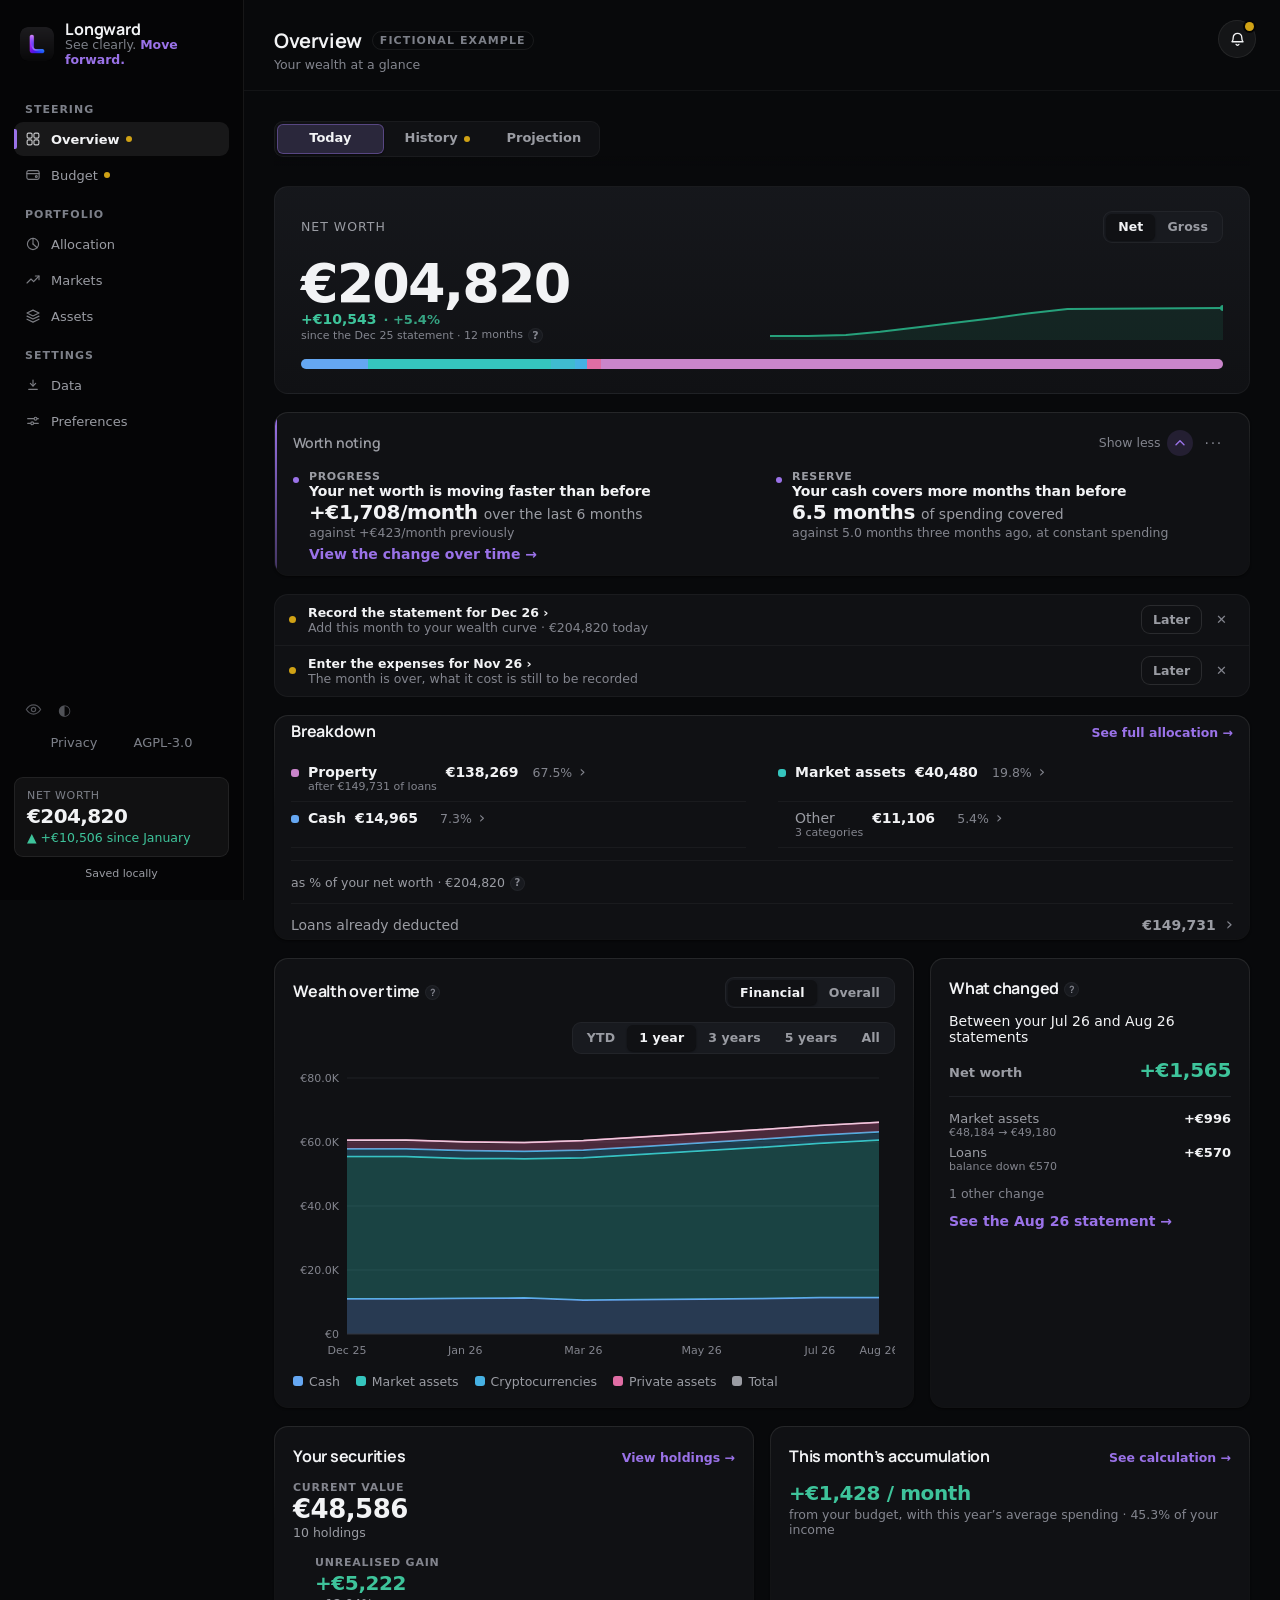
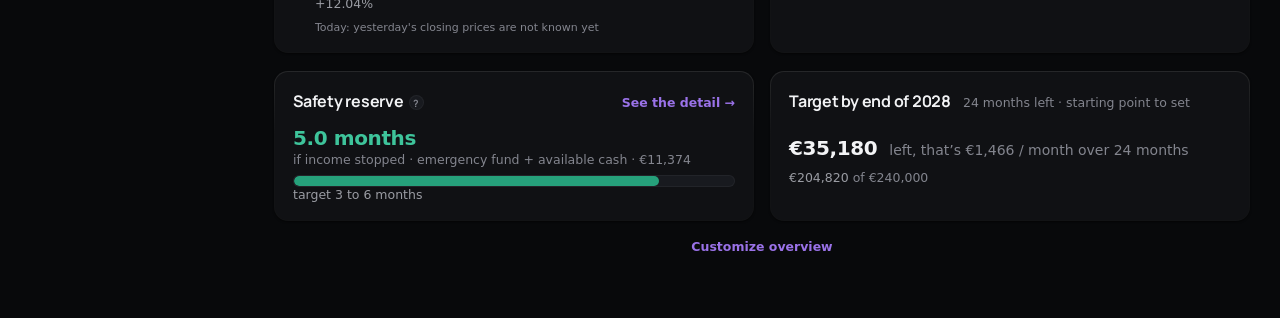
==== commit 6022e780: "Import expenses from banking-app screenshots, where the server reads them The "Import expenses" wind" ====
--- a/index.html
+++ b/index.html
@@ -44,7 +44,7 @@
 <meta name="theme-color" media="(prefers-color-scheme: dark)" content="#0e1116">
 <meta name="theme-color" content="#0e1116">
 <link rel="manifest" href="/manifest.webmanifest">
-<link rel="apple-touch-icon" href="/apple-touch-icon.png?v=2026-10-14h-demo">
+<link rel="apple-touch-icon" href="/apple-touch-icon.png?v=2026-11-01b-demo">
 <!-- Prechargement de la police des titres : sans lui, le navigateur ne la
      decouvre qu'apres analyse de styles.css et le nom bascule sous les yeux.
      `crossorigin` est obligatoire meme en meme origine — une police se
@@ -52,17 +52,17 @@
      doit coincider a l'octet pres avec l'url() de l'@font-face, sinon le
      fichier est telecharge deux fois. -->
 <link rel="preload" href="assets/manrope-latin.woff2" as="font" type="font/woff2" crossorigin>
-<link rel="stylesheet" href="assets/styles-01-socle.css?v=2026-10-14h-demo">
-<link rel="stylesheet" href="assets/styles-02-barre-progression-objectif.css?v=2026-10-14h-demo">
-<link rel="stylesheet" href="assets/styles-03-vue-tableau-graphiques.css?v=2026-10-14h-demo">
-<link rel="stylesheet" href="assets/styles-04-telephone-menu-passe.css?v=2026-10-14h-demo">
-<link rel="icon" href="/icon-192.png?v=2026-10-14h-demo" type="image/png">
+<link rel="stylesheet" href="assets/styles-01-socle.css?v=2026-11-01b-demo">
+<link rel="stylesheet" href="assets/styles-02-barre-progression-objectif.css?v=2026-11-01b-demo">
+<link rel="stylesheet" href="assets/styles-03-vue-tableau-graphiques.css?v=2026-11-01b-demo">
+<link rel="stylesheet" href="assets/styles-04-telephone-menu-passe.css?v=2026-11-01b-demo">
+<link rel="icon" href="/icon-192.png?v=2026-11-01b-demo" type="image/png">
 </head>
 <body>
 
 <div class="lancement" id="lancement" aria-hidden="true">
   <div class="lancement-marque">
-    <img src="/icon-192.png?v=2026-10-14h-demo" alt="" width="72" height="72">
+    <img src="/icon-192.png?v=2026-11-01b-demo" alt="" width="72" height="72">
     <span>Longward</span>
 
     <em class="lancement-slogan"><span data-i18n="Vois juste.">See clearly.</span> <b data-i18n="Avance.">Move forward.</b></em>
@@ -78,7 +78,7 @@
   </button>
 
   <a class="brand" href="#/overview" title="Retour à la vue d'ensemble">
-    <img class="brand-mark" src="/icon-192.png?v=2026-10-14h-demo" alt="" width="34" height="34">
+    <img class="brand-mark" src="/icon-192.png?v=2026-11-01b-demo" alt="" width="34" height="34">
     <div class="brand-text">
       <strong>Longward</strong>
       
@@ -118,7 +118,7 @@
   <nav class="nav" id="nav">
     
     <div class="nav-tete">
-      <img class="brand-mark" src="/icon-192.png?v=2026-10-14h-demo" alt="" width="38" height="38">
+      <img class="brand-mark" src="/icon-192.png?v=2026-11-01b-demo" alt="" width="38" height="38">
       <div class="nav-tete-txt">
         <span class="sb-label" data-i18n="nav.networth">Net worth</span>
         <strong id="navNetWorth" class="val-masquable" role="button" tabindex="0"
@@ -252,41 +252,41 @@
 
 <div class="toast" id="toast" hidden></div>
 
-<script src="assets/parties.js?v=2026-10-14h-demo"></script>
-<script src="assets/i18n-1-socle.js?v=2026-10-14h-demo"></script>
-<script src="assets/i18n-2-anglais.js?v=2026-10-14h-demo"></script>
-<script src="assets/i18n-3-anglais-fin.js?v=2026-10-14h-demo"></script>
-<script src="assets/seed-budget.js?v=2026-10-14h-demo"></script>
-<script src="assets/seed.js?v=2026-10-14h-demo"></script>
-<script src="assets/store-01-socle.js?v=2026-10-14h-demo"></script>
-<script src="assets/store-02-bases-calcul-nommees.js?v=2026-10-14h-demo"></script>
-<script src="assets/store-03-calculs-1.js?v=2026-10-14h-demo"></script>
-<script src="assets/store-04-calculs-2.js?v=2026-10-14h-demo"></script>
-<script src="assets/store-05-analyses.js?v=2026-10-14h-demo"></script>
-<script src="assets/store-06-controles-coherence.js?v=2026-10-14h-demo"></script>
-<script src="assets/store-07-societes.js?v=2026-10-14h-demo"></script>
-<script src="assets/store-08-import.js?v=2026-10-14h-demo"></script>
-<script src="assets/insights.js?v=2026-10-14h-demo"></script>
-<script src="assets/charts.js?v=2026-10-14h-demo"></script>
-<script src="assets/xlsx.js?v=2026-10-14h-demo"></script>
-<script src="assets/quotes.js?v=2026-10-14h-demo"></script>
-<script src="assets/cloudsync.js?v=2026-10-14h-demo"></script>
-<script src="assets/app-01-socle.js?v=2026-10-14h-demo"></script>
-<script src="assets/app-02-vue-ensemble.js?v=2026-10-14h-demo"></script>
-<script src="assets/app-03-positions.js?v=2026-10-14h-demo"></script>
-<script src="assets/app-04-cours-automatiques.js?v=2026-10-14h-demo"></script>
-<script src="assets/app-05-avoirs-comptes-portefeuilles.js?v=2026-10-14h-demo"></script>
-<script src="assets/app-06-fiche-compte-page.js?v=2026-10-14h-demo"></script>
-<script src="assets/app-07-budget-depenses.js?v=2026-10-14h-demo"></script>
-<script src="assets/app-08-actions-apercu.js?v=2026-10-14h-demo"></script>
-<script src="assets/app-08-actions-marches.js?v=2026-10-14h-demo"></script>
-<script src="assets/app-08-actions-allocation.js?v=2026-10-14h-demo"></script>
-<script src="assets/app-08-actions-comptes.js?v=2026-10-14h-demo"></script>
-<script src="assets/app-08-actions-budget.js?v=2026-10-14h-demo"></script>
-<script src="assets/app-08-actions-donnees.js?v=2026-10-14h-demo"></script>
-<script src="assets/app-09-rendu.js?v=2026-10-14h-demo"></script>
-<script src="assets/app-10-formulaire-generique.js?v=2026-10-14h-demo"></script>
-<script src="assets/app-10-import-tableau.js?v=2026-10-14h-demo"></script>
-<script src="assets/app-11-fenetre-apercu.js?v=2026-10-14h-demo"></script>
+<script src="assets/parties.js?v=2026-11-01b-demo"></script>
+<script src="assets/i18n-1-socle.js?v=2026-11-01b-demo"></script>
+<script src="assets/i18n-2-anglais.js?v=2026-11-01b-demo"></script>
+<script src="assets/i18n-3-anglais-fin.js?v=2026-11-01b-demo"></script>
+<script src="assets/seed-budget.js?v=2026-11-01b-demo"></script>
+<script src="assets/seed.js?v=2026-11-01b-demo"></script>
+<script src="assets/store-01-socle.js?v=2026-11-01b-demo"></script>
+<script src="assets/store-02-bases-calcul-nommees.js?v=2026-11-01b-demo"></script>
+<script src="assets/store-03-calculs-1.js?v=2026-11-01b-demo"></script>
+<script src="assets/store-04-calculs-2.js?v=2026-11-01b-demo"></script>
+<script src="assets/store-05-analyses.js?v=2026-11-01b-demo"></script>
+<script src="assets/store-06-controles-coherence.js?v=2026-11-01b-demo"></script>
+<script src="assets/store-07-societes.js?v=2026-11-01b-demo"></script>
+<script src="assets/store-08-import.js?v=2026-11-01b-demo"></script>
+<script src="assets/insights.js?v=2026-11-01b-demo"></script>
+<script src="assets/charts.js?v=2026-11-01b-demo"></script>
+<script src="assets/xlsx.js?v=2026-11-01b-demo"></script>
+<script src="assets/quotes.js?v=2026-11-01b-demo"></script>
+<script src="assets/cloudsync.js?v=2026-11-01b-demo"></script>
+<script src="assets/app-01-socle.js?v=2026-11-01b-demo"></script>
+<script src="assets/app-02-vue-ensemble.js?v=2026-11-01b-demo"></script>
+<script src="assets/app-03-positions.js?v=2026-11-01b-demo"></script>
+<script src="assets/app-04-cours-automatiques.js?v=2026-11-01b-demo"></script>
+<script src="assets/app-05-avoirs-comptes-portefeuilles.js?v=2026-11-01b-demo"></script>
+<script src="assets/app-06-fiche-compte-page.js?v=2026-11-01b-demo"></script>
+<script src="assets/app-07-budget-depenses.js?v=2026-11-01b-demo"></script>
+<script src="assets/app-08-actions-apercu.js?v=2026-11-01b-demo"></script>
+<script src="assets/app-08-actions-marches.js?v=2026-11-01b-demo"></script>
+<script src="assets/app-08-actions-allocation.js?v=2026-11-01b-demo"></script>
+<script src="assets/app-08-actions-comptes.js?v=2026-11-01b-demo"></script>
+<script src="assets/app-08-actions-budget.js?v=2026-11-01b-demo"></script>
+<script src="assets/app-08-actions-donnees.js?v=2026-11-01b-demo"></script>
+<script src="assets/app-09-rendu.js?v=2026-11-01b-demo"></script>
+<script src="assets/app-10-formulaire-generique.js?v=2026-11-01b-demo"></script>
+<script src="assets/app-10-import-tableau.js?v=2026-11-01b-demo"></script>
+<script src="assets/app-11-fenetre-apercu.js?v=2026-11-01b-demo"></script>
 </body>
 </html>
